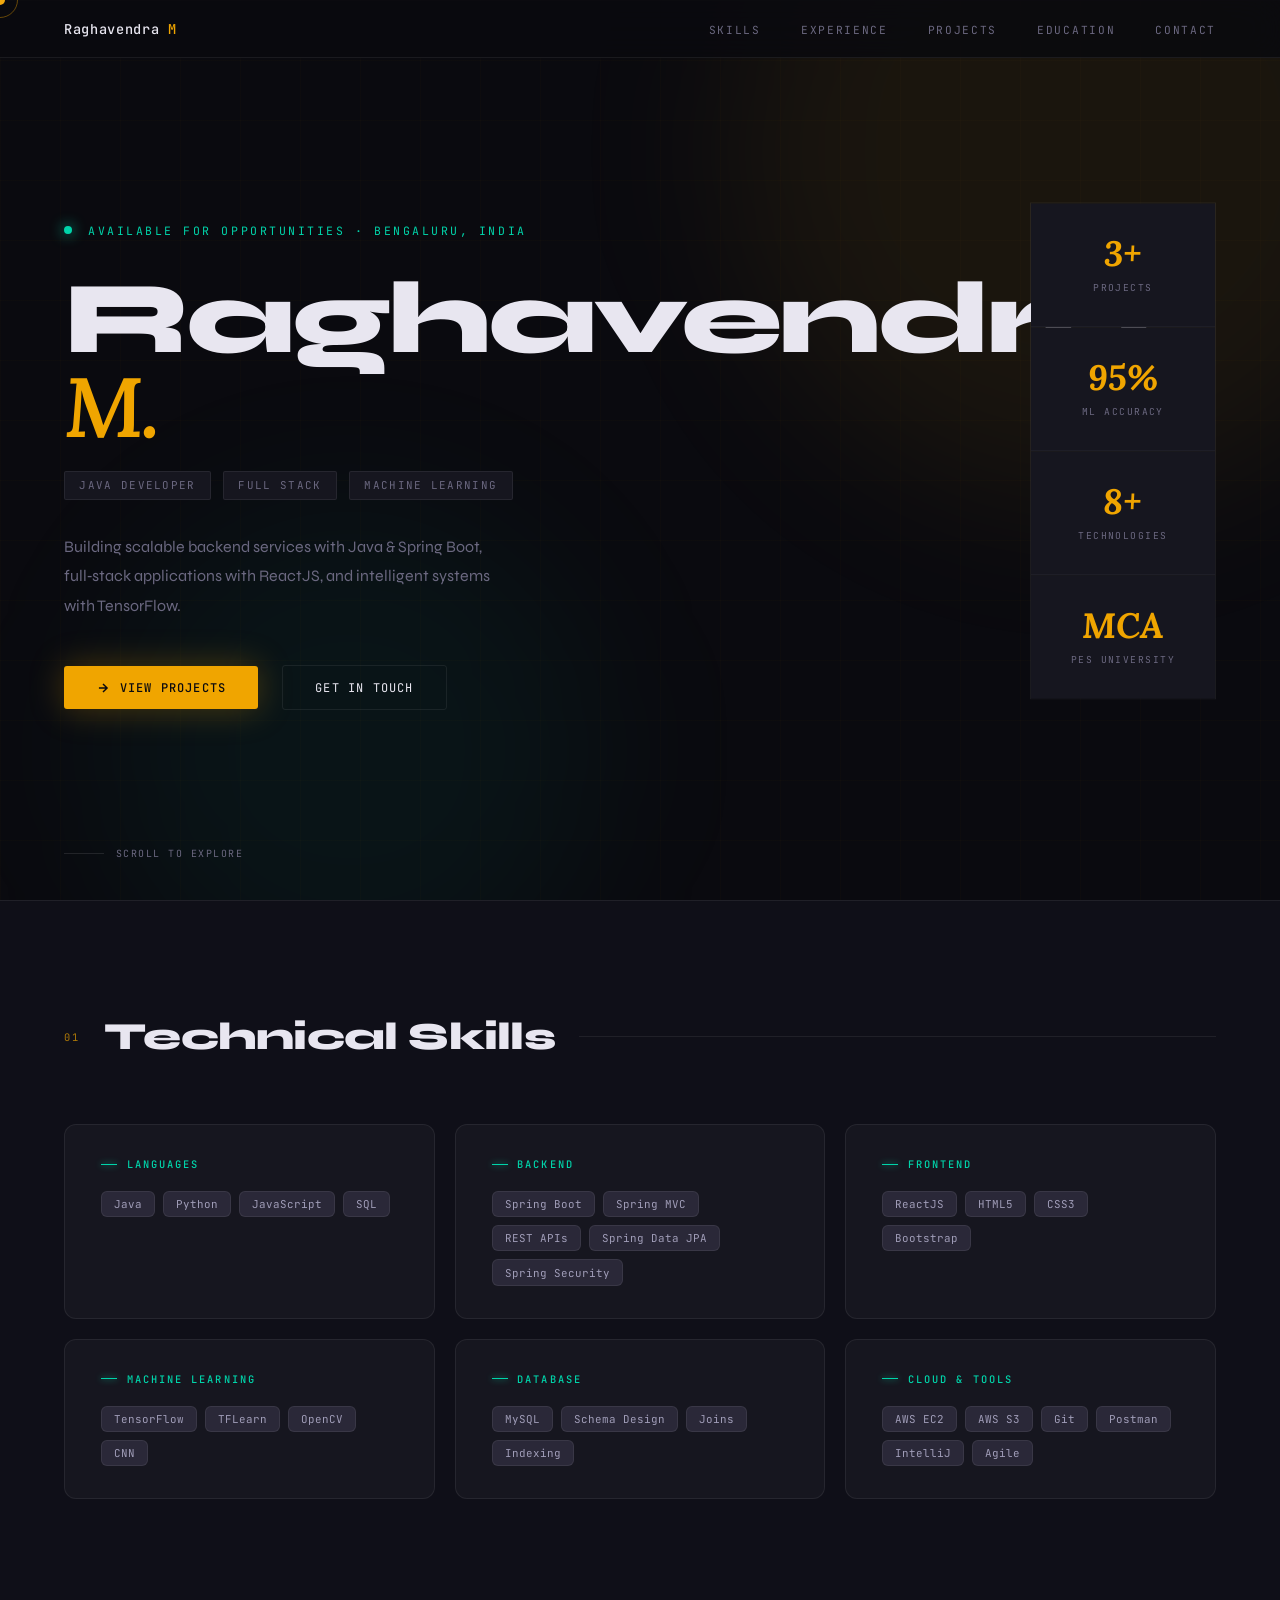
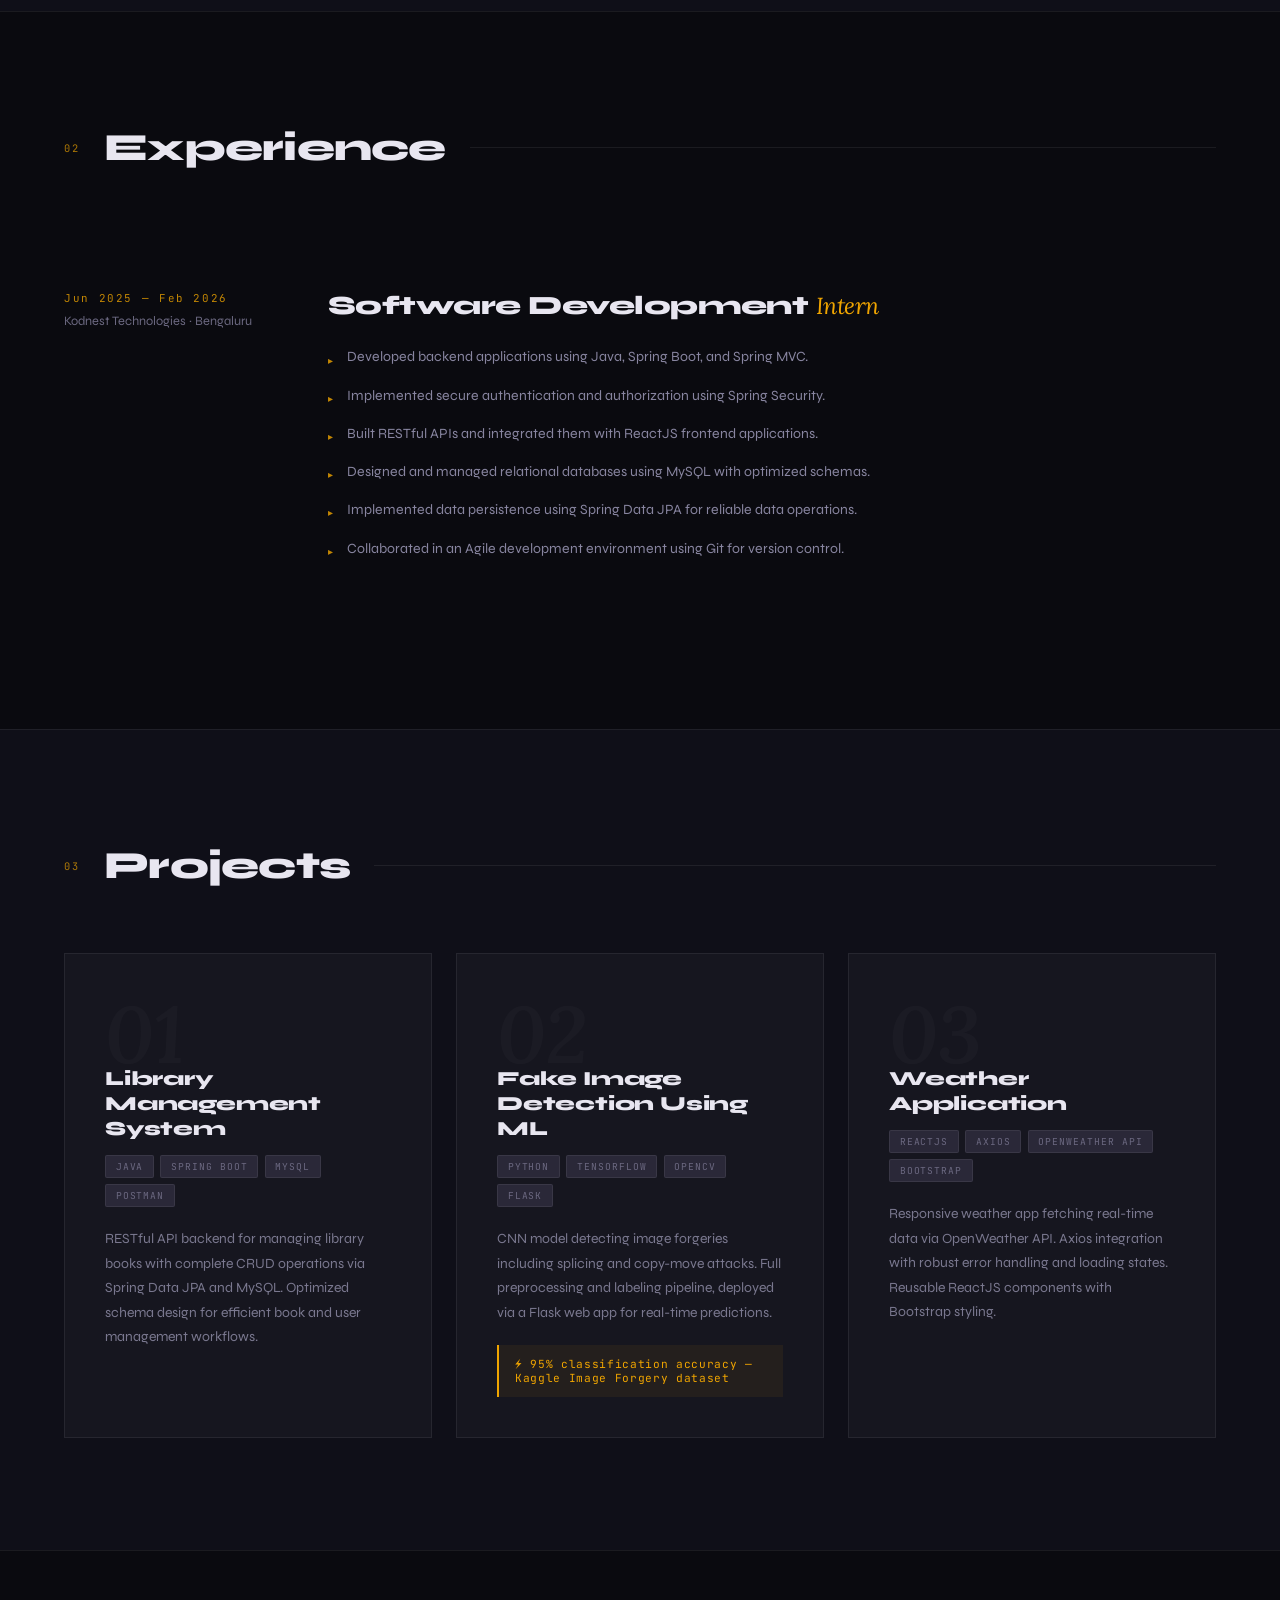
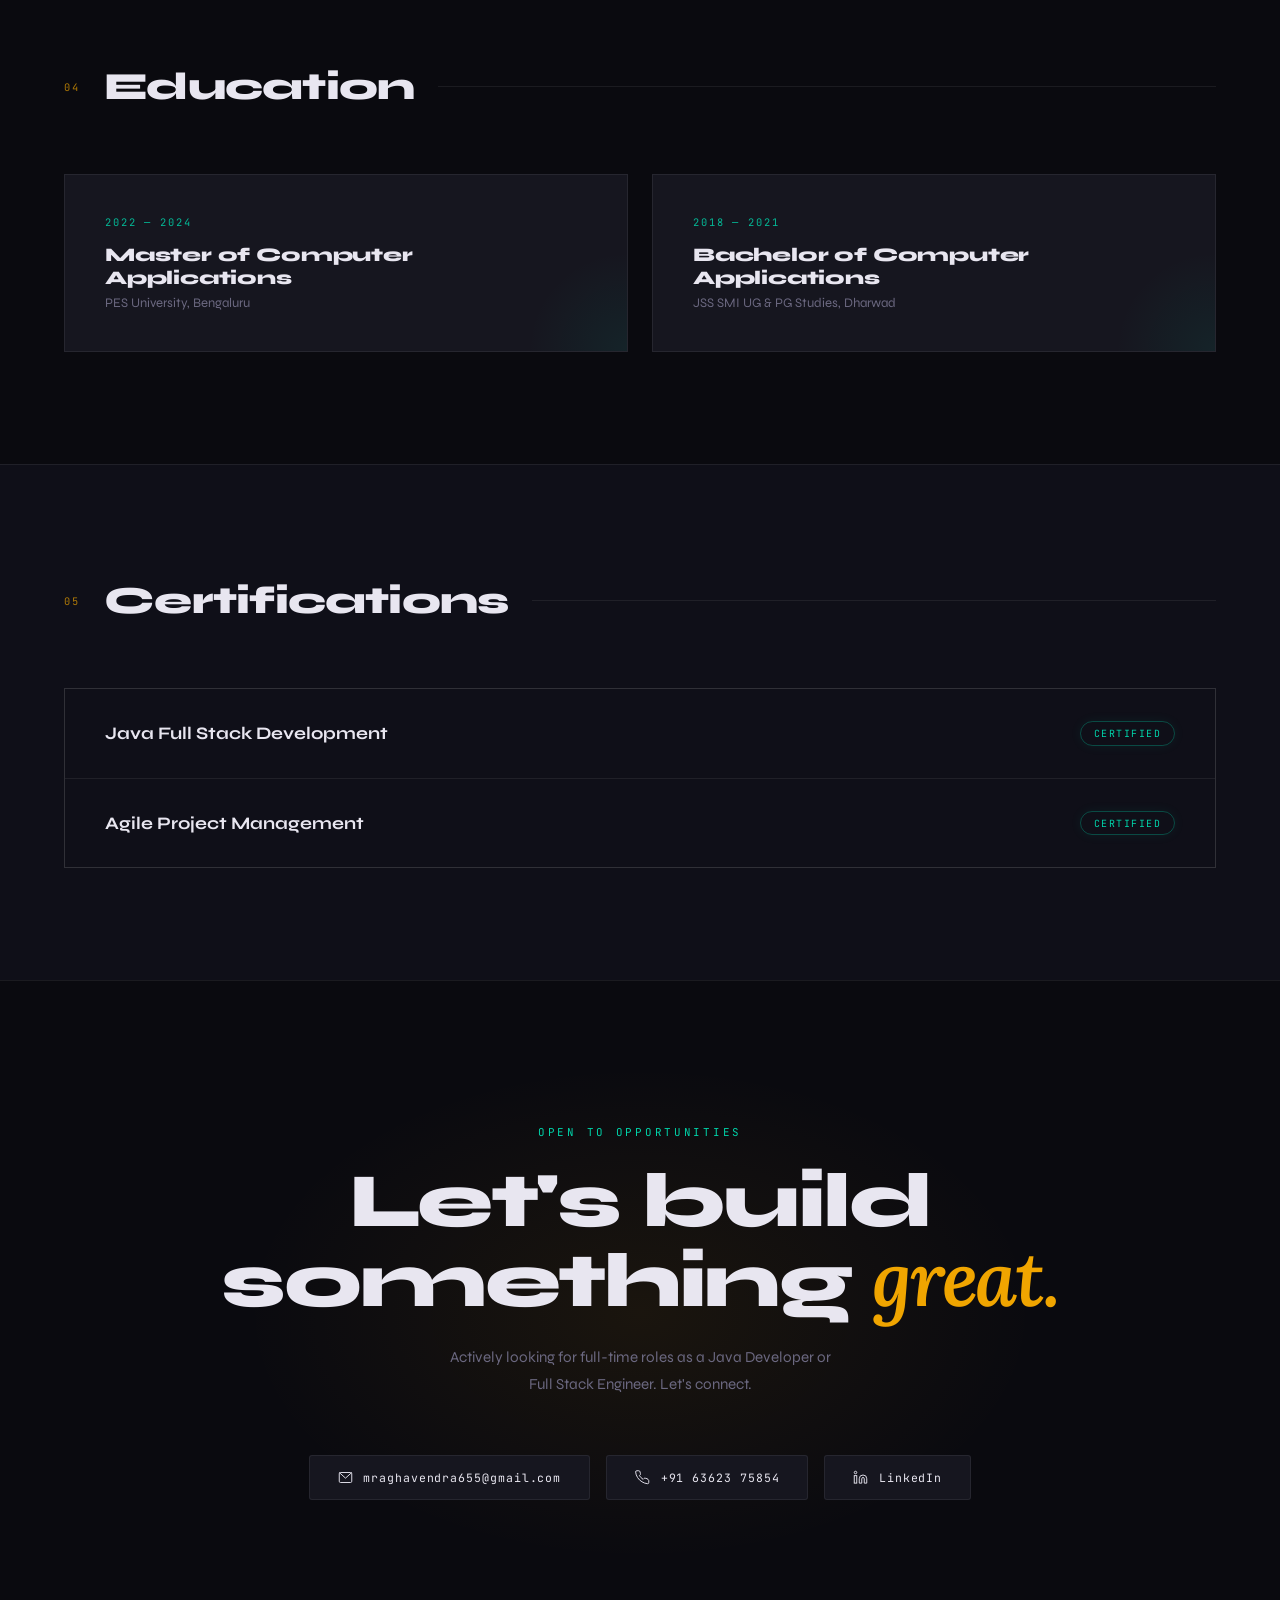
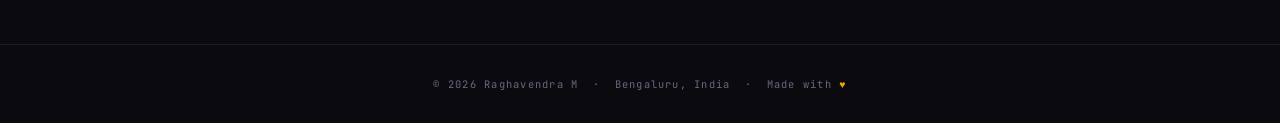
==== index.html @ f037cd47 "first commit" ====
<!doctype html>
<html lang="en">
  <head>
    <meta charset="UTF-8" />
    <meta name="viewport" content="width=device-width, initial-scale=1.0" />
    <title>Raghavendra M — Java Developer</title>
    <link
      href="https://fonts.googleapis.com/css2?family=Syne:wght@400;500;600;700;800&family=JetBrains+Mono:wght@300;400;500&family=Lora:ital,wght@0,400;1,400;1,600&display=swap"
      rel="stylesheet"
    />
    <style>
      :root {
        --bg: #0a0a0f;
        --bg2: #0f0f18;
        --bg3: #13131e;
        --surface: #16161f;
        --border: rgba(255, 255, 255, 0.07);
        --gold: #f0a500;
        --gold2: #ffcc55;
        --teal: #00d4aa;
        --text: #e8e6f0;
        --muted: #6b6880;
        --subtle: #2a2838;
      }

      *,
      *::before,
      *::after {
        box-sizing: border-box;
        margin: 0;
        padding: 0;
      }
      html {
        scroll-behavior: smooth;
      }

      body {
        font-family: "Syne", sans-serif;
        background: var(--bg);
        color: var(--text);
        overflow-x: hidden;
        cursor: none;
      }

      /* CURSOR */
      .cursor {
        position: fixed;
        width: 10px;
        height: 10px;
        background: var(--gold);
        border-radius: 50%;
        pointer-events: none;
        z-index: 99999;
        transform: translate(-50%, -50%);
        transition:
          width 0.3s,
          height 0.3s;
        mix-blend-mode: screen;
      }
      .cursor-ring {
        position: fixed;
        width: 36px;
        height: 36px;
        border: 1.5px solid rgba(240, 165, 0, 0.4);
        border-radius: 50%;
        pointer-events: none;
        z-index: 99998;
        transform: translate(-50%, -50%);
        transition:
          width 0.3s,
          height 0.3s;
      }

      /* GRID OVERLAY */
      body::before {
        content: "";
        position: fixed;
        inset: 0;
        background-image:
          linear-gradient(rgba(240, 165, 0, 0.018) 1px, transparent 1px),
          linear-gradient(90deg, rgba(240, 165, 0, 0.018) 1px, transparent 1px);
        background-size: 60px 60px;
        pointer-events: none;
        z-index: 0;
      }

      /* NAV */
      nav {
        position: fixed;
        top: 0;
        left: 0;
        right: 0;
        z-index: 500;
        display: flex;
        align-items: center;
        justify-content: space-between;
        padding: 1.2rem 4rem;
        background: rgba(10, 10, 15, 0.85);
        backdrop-filter: blur(20px);
        border-bottom: 1px solid var(--border);
      }

      .nav-logo {
        font-family: "JetBrains Mono", monospace;
        font-size: 0.85rem;
        font-weight: 500;
        color: var(--text);
        text-decoration: none;
        letter-spacing: 0.05em;
      }
      .nav-logo span {
        color: var(--gold);
      }

      .nav-links {
        display: flex;
        gap: 2.5rem;
        list-style: none;
      }
      .nav-links a {
        font-family: "JetBrains Mono", monospace;
        font-size: 0.7rem;
        letter-spacing: 0.15em;
        text-transform: uppercase;
        color: var(--muted);
        text-decoration: none;
        transition: color 0.2s;
        position: relative;
      }
      .nav-links a::after {
        content: "";
        position: absolute;
        bottom: -4px;
        left: 0;
        width: 0;
        height: 1px;
        background: var(--gold);
        transition: width 0.3s;
      }
      .nav-links a:hover {
        color: var(--gold);
      }
      .nav-links a:hover::after {
        width: 100%;
      }

      /* HERO */
      #hero {
        min-height: 100vh;
        display: flex;
        flex-direction: column;
        justify-content: center;
        padding: 7rem 4rem 5rem;
        position: relative;
        overflow: hidden;
      }

      .glow-orb {
        position: absolute;
        border-radius: 50%;
        pointer-events: none;
        filter: blur(80px);
      }
      .orb1 {
        width: 700px;
        height: 700px;
        background: rgba(240, 165, 0, 0.07);
        top: -200px;
        right: -150px;
        animation: pulse 7s ease-in-out infinite;
      }
      .orb2 {
        width: 500px;
        height: 500px;
        background: rgba(0, 212, 170, 0.05);
        bottom: -100px;
        left: 100px;
        animation: pulse 9s ease-in-out infinite reverse;
      }

      @keyframes pulse {
        0%,
        100% {
          transform: scale(1);
          opacity: 1;
        }
        50% {
          transform: scale(1.2);
          opacity: 0.6;
        }
      }

      .hero-inner {
        position: relative;
        z-index: 2;
        max-width: 1100px;
      }

      .hero-eyebrow {
        display: flex;
        align-items: center;
        gap: 1rem;
        margin-bottom: 2rem;
        opacity: 0;
        animation: fadeUp 0.7s ease forwards 0.1s;
      }
      .eyebrow-dot {
        width: 8px;
        height: 8px;
        background: var(--teal);
        border-radius: 50%;
        box-shadow: 0 0 14px var(--teal);
        animation: blink 2.5s ease infinite;
      }
      @keyframes blink {
        0%,
        100% {
          opacity: 1;
        }
        50% {
          opacity: 0.25;
        }
      }

      .hero-eyebrow span {
        font-family: "JetBrains Mono", monospace;
        font-size: 0.72rem;
        letter-spacing: 0.22em;
        text-transform: uppercase;
        color: var(--teal);
      }

      .hero-name {
        font-size: clamp(4rem, 8vw, 9rem);
        font-weight: 800;
        line-height: 0.95;
        margin-bottom: 1.5rem;
        letter-spacing: -0.03em;
        opacity: 0;
        animation: fadeUp 0.8s ease forwards 0.3s;
      }
      .hero-name .line1 {
        display: block;
        color: var(--text);
      }
      .hero-name .line2 {
        display: block;
        font-family: "Lora", serif;
        font-style: italic;
        font-weight: 600;
        color: var(--gold);
        font-size: 0.82em;
      }

      .hero-badges {
        display: flex;
        flex-wrap: wrap;
        align-items: center;
        gap: 0.75rem;
        margin-bottom: 2rem;
        opacity: 0;
        animation: fadeUp 0.8s ease forwards 0.5s;
      }
      .hero-badge {
        font-family: "JetBrains Mono", monospace;
        font-size: 0.68rem;
        letter-spacing: 0.12em;
        text-transform: uppercase;
        padding: 0.4rem 0.9rem;
        border: 1px solid var(--border);
        color: var(--muted);
        border-radius: 2px;
        background: var(--surface);
        transition: all 0.2s;
      }
      .hero-badge:hover {
        border-color: var(--gold);
        color: var(--gold);
      }

      .hero-desc {
        font-size: 1rem;
        line-height: 1.85;
        color: var(--muted);
        max-width: 50ch;
        margin-bottom: 2.8rem;
        opacity: 0;
        animation: fadeUp 0.8s ease forwards 0.65s;
      }

      .hero-actions {
        display: flex;
        align-items: center;
        gap: 1.5rem;
        opacity: 0;
        animation: fadeUp 0.8s ease forwards 0.8s;
      }

      .btn {
        display: inline-flex;
        align-items: center;
        gap: 0.6rem;
        padding: 0.85rem 2rem;
        font-family: "JetBrains Mono", monospace;
        font-size: 0.75rem;
        letter-spacing: 0.1em;
        text-transform: uppercase;
        text-decoration: none;
        border-radius: 3px;
        transition: all 0.25s;
        cursor: none;
        border: none;
      }
      .btn-primary {
        background: var(--gold);
        color: #0a0a0f;
        font-weight: 500;
        box-shadow: 0 0 35px rgba(240, 165, 0, 0.28);
      }
      .btn-primary:hover {
        background: var(--gold2);
        box-shadow: 0 0 55px rgba(240, 165, 0, 0.45);
        transform: translateY(-2px);
      }
      .btn-ghost {
        background: transparent;
        color: var(--text);
        border: 1px solid var(--border);
      }
      .btn-ghost:hover {
        border-color: var(--gold);
        color: var(--gold);
        transform: translateY(-2px);
      }

      /* Stats strip */
      .hero-stats-strip {
        position: absolute;
        right: 4rem;
        top: 50%;
        transform: translateY(-50%);
        display: flex;
        flex-direction: column;
        gap: 0;
        border: 1px solid var(--border);
        z-index: 2;
        opacity: 0;
        animation: fadeIn 1s ease forwards 1s;
      }
      .hstat {
        padding: 2rem 2.5rem;
        border-bottom: 1px solid var(--border);
        text-align: center;
        background: var(--surface);
        transition: background 0.3s;
      }
      .hstat:last-child {
        border-bottom: none;
      }
      .hstat:hover {
        background: var(--bg3);
      }
      .hstat-n {
        display: block;
        font-size: 2.2rem;
        font-weight: 800;
        color: var(--gold);
        line-height: 1;
        margin-bottom: 0.3rem;
        font-family: "Lora", serif;
        font-style: italic;
      }
      .hstat-l {
        font-family: "JetBrains Mono", monospace;
        font-size: 0.6rem;
        letter-spacing: 0.15em;
        text-transform: uppercase;
        color: var(--muted);
      }

      /* Scroll hint */
      .scroll-hint {
        position: absolute;
        bottom: 2.5rem;
        left: 4rem;
        display: flex;
        align-items: center;
        gap: 0.75rem;
        font-family: "JetBrains Mono", monospace;
        font-size: 0.62rem;
        letter-spacing: 0.15em;
        color: var(--muted);
        text-transform: uppercase;
        opacity: 0;
        animation: fadeIn 1s ease forwards 1.4s;
      }
      .scroll-line {
        width: 40px;
        height: 1px;
        background: rgba(255, 255, 255, 0.1);
        position: relative;
        overflow: hidden;
      }
      .scroll-line::after {
        content: "";
        position: absolute;
        top: 0;
        left: -100%;
        width: 100%;
        height: 100%;
        background: var(--gold);
        animation: slideIn 2s ease infinite;
      }
      @keyframes slideIn {
        to {
          left: 100%;
        }
      }

      /* SECTIONS */
      section {
        position: relative;
        z-index: 2;
        padding: 7rem 4rem;
        border-top: 1px solid var(--border);
      }

      .sec-head {
        display: flex;
        align-items: center;
        gap: 1.5rem;
        margin-bottom: 4rem;
      }
      .sec-num {
        font-family: "JetBrains Mono", monospace;
        font-size: 0.65rem;
        letter-spacing: 0.2em;
        color: var(--gold);
        opacity: 0.7;
      }
      .sec-title {
        font-size: clamp(1.8rem, 3vw, 2.8rem);
        font-weight: 800;
        letter-spacing: -0.02em;
      }
      .sec-line {
        flex: 1;
        height: 1px;
        background: var(--border);
      }

      /* SKILLS */
      #skills {
        background: var(--bg2);
      }
      .skills-grid {
        display: grid;
        grid-template-columns: repeat(auto-fit, minmax(280px, 1fr));
        gap: 1.25rem;
      }
      .skill-cat {
        padding: 2rem 2.25rem;
        background: var(--surface);
        border: 1px solid var(--border);
        border-radius: 12px;
        transition:
          border-color 0.3s,
          transform 0.3s,
          box-shadow 0.3s;
      }
      .skill-cat:hover {
        border-color: rgba(0, 212, 170, 0.25);
        transform: translateY(-4px);
        box-shadow:
          0 16px 40px rgba(0, 0, 0, 0.3),
          0 0 20px rgba(0, 212, 170, 0.04);
      }
      .skill-cat-label {
        font-family: "JetBrains Mono", monospace;
        font-size: 0.65rem;
        letter-spacing: 0.2em;
        text-transform: uppercase;
        color: var(--teal);
        margin-bottom: 1.25rem;
        display: flex;
        align-items: center;
        gap: 0.6rem;
        font-weight: 500;
      }
      .skill-cat-label::before {
        content: "";
        width: 16px;
        height: 1px;
        background: var(--teal);
        box-shadow: 0 0 6px var(--teal);
        flex-shrink: 0;
      }
      .skill-tags {
        display: flex;
        flex-wrap: wrap;
        gap: 0.5rem;
      }
      .skill-tag {
        padding: 0.32rem 0.75rem;
        border: 1px solid var(--border);
        background: var(--subtle);
        border-radius: 6px;
        font-family: "JetBrains Mono", monospace;
        font-size: 0.68rem;
        color: #a09db8;
        transition: all 0.2s;
      }
      .skill-tag:hover {
        background: rgba(240, 165, 0, 0.1);
        border-color: rgba(240, 165, 0, 0.4);
        color: var(--gold);
        box-shadow: 0 0 12px rgba(240, 165, 0, 0.08);
      }

      /* EXPERIENCE */
      #experience {
        background: var(--bg);
      }
      .exp-item {
        display: grid;
        grid-template-columns: 200px 1fr;
        gap: 4rem;
        padding: 3.5rem 0;
        border-bottom: 1px solid var(--border);
      }
      .exp-item:last-child {
        border-bottom: none;
      }
      .exp-period {
        font-family: "JetBrains Mono", monospace;
        font-size: 0.68rem;
        letter-spacing: 0.15em;
        color: var(--gold);
        margin-bottom: 0.5rem;
        opacity: 0.8;
      }
      .exp-co {
        font-size: 0.8rem;
        color: var(--muted);
      }
      .exp-role {
        font-size: 1.65rem;
        font-weight: 800;
        letter-spacing: -0.02em;
        margin-bottom: 1.5rem;
        line-height: 1.15;
      }
      .exp-role em {
        font-family: "Lora", serif;
        font-style: italic;
        color: var(--gold);
        font-weight: 400;
        font-size: 0.88em;
      }
      .exp-points {
        display: flex;
        flex-direction: column;
        gap: 0.85rem;
      }
      .exp-points li {
        display: flex;
        gap: 0.9rem;
        align-items: flex-start;
        font-size: 0.88rem;
        line-height: 1.75;
        color: #8885a0;
        list-style: none;
      }
      .exp-points li::before {
        content: "▸";
        color: var(--gold);
        flex-shrink: 0;
        font-size: 0.65rem;
        margin-top: 0.38rem;
        opacity: 0.8;
      }

      /* PROJECTS */
      #projects {
        background: var(--bg2);
      }
      .proj-grid {
        display: grid;
        grid-template-columns: repeat(auto-fit, minmax(320px, 1fr));
        gap: 1.5rem;
      }
      .proj-card {
        background: var(--surface);
        border: 1px solid var(--border);
        padding: 2.5rem;
        position: relative;
        overflow: hidden;
        transition:
          transform 0.35s,
          box-shadow 0.35s,
          border-color 0.35s;
      }
      .proj-card::before {
        content: "";
        position: absolute;
        top: 0;
        left: 0;
        width: 100%;
        height: 2px;
        background: linear-gradient(90deg, var(--gold), var(--teal));
        transform: scaleX(0);
        transform-origin: left;
        transition: transform 0.4s ease;
      }
      .proj-card:hover {
        transform: translateY(-8px);
        box-shadow:
          0 30px 80px rgba(0, 0, 0, 0.5),
          0 0 40px rgba(240, 165, 0, 0.05);
        border-color: rgba(240, 165, 0, 0.15);
      }
      .proj-card:hover::before {
        transform: scaleX(1);
      }
      .proj-num {
        font-family: "Lora", serif;
        font-style: italic;
        font-size: 5rem;
        font-weight: 600;
        color: rgba(255, 255, 255, 0.025);
        line-height: 1;
        margin-bottom: -0.5rem;
        user-select: none;
      }
      .proj-title {
        font-size: 1.25rem;
        font-weight: 800;
        margin-bottom: 0.85rem;
        letter-spacing: -0.01em;
        line-height: 1.25;
      }
      .proj-stack {
        display: flex;
        flex-wrap: wrap;
        gap: 0.4rem;
        margin-bottom: 1.25rem;
      }
      .proj-tech {
        font-family: "JetBrains Mono", monospace;
        font-size: 0.6rem;
        letter-spacing: 0.1em;
        text-transform: uppercase;
        padding: 0.25rem 0.6rem;
        background: var(--subtle);
        border: 1px solid var(--border);
        border-radius: 2px;
        color: var(--muted);
      }
      .proj-desc {
        font-size: 0.875rem;
        line-height: 1.75;
        color: #7a788f;
      }
      .proj-accent {
        margin-top: 1.25rem;
        padding: 0.75rem 1rem;
        background: rgba(240, 165, 0, 0.06);
        border-left: 2px solid var(--gold);
        font-family: "JetBrains Mono", monospace;
        font-size: 0.7rem;
        color: var(--gold);
        letter-spacing: 0.06em;
      }

      /* EDUCATION */
      #education {
        background: var(--bg);
      }
      .edu-grid {
        display: grid;
        grid-template-columns: 1fr 1fr;
        gap: 1.5rem;
      }
      .edu-card {
        background: var(--surface);
        border: 1px solid var(--border);
        padding: 2.5rem;
        position: relative;
        overflow: hidden;
        transition:
          border-color 0.3s,
          transform 0.3s;
      }
      .edu-card:hover {
        border-color: rgba(0, 212, 170, 0.25);
        transform: translateY(-5px);
      }
      .edu-card::after {
        content: "";
        position: absolute;
        bottom: 0;
        right: 0;
        width: 100px;
        height: 100px;
        background: radial-gradient(
          circle at 100% 100%,
          rgba(0, 212, 170, 0.07),
          transparent 70%
        );
      }
      .edu-period {
        font-family: "JetBrains Mono", monospace;
        font-size: 0.65rem;
        letter-spacing: 0.18em;
        color: var(--teal);
        margin-bottom: 0.85rem;
        opacity: 0.85;
      }
      .edu-degree {
        font-size: 1.2rem;
        font-weight: 800;
        letter-spacing: -0.01em;
        margin-bottom: 0.4rem;
      }
      .edu-school {
        font-size: 0.82rem;
        color: var(--muted);
      }

      /* CERTIFICATIONS */
      #certifications {
        background: var(--bg2);
      }
      .cert-list {
        display: flex;
        flex-direction: column;
        gap: 1px;
        background: var(--border);
        border: 1px solid var(--border);
      }
      .cert-item {
        display: flex;
        align-items: center;
        justify-content: space-between;
        padding: 2rem 2.5rem;
        background: var(--bg2);
        transition: background 0.25s;
        cursor: default;
      }
      .cert-item:hover {
        background: var(--surface);
      }
      .cert-name {
        font-size: 1.1rem;
        font-weight: 700;
      }
      .cert-pill {
        font-family: "JetBrains Mono", monospace;
        font-size: 0.62rem;
        letter-spacing: 0.15em;
        text-transform: uppercase;
        color: var(--teal);
        border: 1px solid rgba(0, 212, 170, 0.3);
        padding: 0.3rem 0.8rem;
        border-radius: 20px;
        box-shadow: 0 0 12px rgba(0, 212, 170, 0.07);
      }

      /* CONTACT */
      #contact {
        background: var(--bg);
        text-align: center;
        padding: 9rem 4rem;
        overflow: hidden;
      }
      .contact-glow {
        position: absolute;
        width: 800px;
        height: 500px;
        background: radial-gradient(
          ellipse,
          rgba(240, 165, 0, 0.07) 0%,
          transparent 70%
        );
        top: 50%;
        left: 50%;
        transform: translate(-50%, -50%);
        pointer-events: none;
      }
      .contact-tag {
        font-family: "JetBrains Mono", monospace;
        font-size: 0.68rem;
        letter-spacing: 0.25em;
        text-transform: uppercase;
        color: var(--teal);
        margin-bottom: 1.5rem;
        position: relative;
        z-index: 1;
      }
      .contact-title {
        font-size: clamp(2.8rem, 6vw, 6rem);
        font-weight: 800;
        letter-spacing: -0.03em;
        line-height: 1;
        margin-bottom: 1.5rem;
        position: relative;
        z-index: 1;
      }
      .contact-title em {
        font-family: "Lora", serif;
        font-style: italic;
        color: var(--gold);
        font-weight: 600;
      }
      .contact-sub {
        font-size: 0.95rem;
        color: var(--muted);
        max-width: 44ch;
        margin: 0 auto 3.5rem;
        line-height: 1.8;
        position: relative;
        z-index: 1;
      }
      .contact-links {
        display: flex;
        flex-wrap: wrap;
        gap: 1rem;
        justify-content: center;
        position: relative;
        z-index: 1;
      }
      .contact-link {
        display: flex;
        align-items: center;
        gap: 0.65rem;
        padding: 0.9rem 1.75rem;
        border: 1px solid var(--border);
        text-decoration: none;
        color: var(--text);
        font-family: "JetBrains Mono", monospace;
        font-size: 0.72rem;
        letter-spacing: 0.08em;
        transition: all 0.3s;
        border-radius: 3px;
        background: var(--surface);
        cursor: none;
      }
      .contact-link:hover {
        background: var(--gold);
        color: #0a0a0f;
        border-color: var(--gold);
        transform: translateY(-3px);
        box-shadow: 0 10px 40px rgba(240, 165, 0, 0.22);
      }

      /* FOOTER */
      footer {
        background: var(--bg);
        border-top: 1px solid var(--border);
        text-align: center;
        padding: 2rem;
        font-family: "JetBrains Mono", monospace;
        font-size: 0.65rem;
        letter-spacing: 0.12em;
        color: var(--muted);
        position: relative;
        z-index: 2;
      }
      footer span {
        color: var(--gold);
      }

      /* ANIMATIONS */
      @keyframes fadeUp {
        from {
          opacity: 0;
          transform: translateY(28px);
        }
        to {
          opacity: 1;
          transform: none;
        }
      }
      @keyframes fadeIn {
        from {
          opacity: 0;
        }
        to {
          opacity: 1;
        }
      }

      .reveal {
        opacity: 0;
        transform: translateY(32px);
        transition:
          opacity 0.75s ease,
          transform 0.75s ease;
      }
      .reveal.visible {
        opacity: 1;
        transform: none;
      }

      /* RESPONSIVE */
      @media (max-width: 900px) {
        nav {
          padding: 1rem 1.5rem;
        }
        .nav-links {
          display: none;
        }
        #hero {
          padding: 6rem 1.5rem 3rem;
        }
        .hero-stats-strip {
          position: static;
          transform: none;
          flex-direction: row;
          flex-wrap: wrap;
          margin-top: 3rem;
        }
        .hstat {
          flex: 1;
          min-width: 120px;
        }
        section {
          padding: 5rem 1.5rem;
        }
        .exp-item {
          grid-template-columns: 1fr;
          gap: 1rem;
        }
        .edu-grid {
          grid-template-columns: 1fr;
        }
        #contact {
          padding: 6rem 1.5rem;
        }
      }
    </style>
  </head>
  <body>
    <div class="cursor" id="cursor"></div>
    <div class="cursor-ring" id="cursorRing"></div>

    <!-- NAV -->
    <nav>
      <a class="nav-logo" href="#hero">Raghavendra <span>M</span></a>
      <ul class="nav-links">
        <li><a href="#skills">Skills</a></li>
        <li><a href="#experience">Experience</a></li>
        <li><a href="#projects">Projects</a></li>
        <li><a href="#education">Education</a></li>
        <li><a href="#contact">Contact</a></li>
      </ul>
    </nav>

    <!-- HERO -->
    <section id="hero">
      <div class="glow-orb orb1"></div>
      <div class="glow-orb orb2"></div>

      <div class="hero-inner">
        <div class="hero-eyebrow">
          <div class="eyebrow-dot"></div>
          <span>Available for opportunities · Bengaluru, India</span>
        </div>

        <h1 class="hero-name">
          <span class="line1">Raghavendra</span>
          <span class="line2">M.</span>
        </h1>

        <div class="hero-badges">
          <span class="hero-badge">Java Developer</span>
          <span class="hero-badge">Full Stack</span>
          <span class="hero-badge">Machine Learning</span>
        </div>

        <p class="hero-desc">
          Building scalable backend services with Java &amp; Spring Boot,
          full‑stack applications with ReactJS, and intelligent systems with
          TensorFlow.
        </p>

        <div class="hero-actions">
          <a href="#projects" class="btn btn-primary">
            <svg
              width="14"
              height="14"
              viewBox="0 0 24 24"
              fill="none"
              stroke="currentColor"
              stroke-width="2.5"
            >
              <path d="M5 12h14M12 5l7 7-7 7" />
            </svg>
            View Projects
          </a>
          <a href="mailto:mraghavendra655@gmail.com" class="btn btn-ghost"
            >Get In Touch</a
          >
        </div>
      </div>

      <div class="hero-stats-strip">
        <div class="hstat">
          <span class="hstat-n">3+</span><span class="hstat-l">Projects</span>
        </div>
        <div class="hstat">
          <span class="hstat-n">95%</span
          ><span class="hstat-l">ML Accuracy</span>
        </div>
        <div class="hstat">
          <span class="hstat-n">8+</span
          ><span class="hstat-l">Technologies</span>
        </div>
        <div class="hstat">
          <span class="hstat-n">MCA</span
          ><span class="hstat-l">PES University</span>
        </div>
      </div>

      <div class="scroll-hint">
        <div class="scroll-line"></div>
        Scroll to explore
      </div>
    </section>

    <!-- SKILLS -->
    <section id="skills">
      <div class="sec-head">
        <span class="sec-num">01</span>
        <h2 class="sec-title">Technical Skills</h2>
        <div class="sec-line"></div>
      </div>
      <div class="skills-grid reveal">
        <div class="skill-cat">
          <div class="skill-cat-label">Languages</div>
          <div class="skill-tags">
            <span class="skill-tag">Java</span
            ><span class="skill-tag">Python</span
            ><span class="skill-tag">JavaScript</span
            ><span class="skill-tag">SQL</span>
          </div>
        </div>
        <div class="skill-cat">
          <div class="skill-cat-label">Backend</div>
          <div class="skill-tags">
            <span class="skill-tag">Spring Boot</span
            ><span class="skill-tag">Spring MVC</span
            ><span class="skill-tag">REST APIs</span
            ><span class="skill-tag">Spring Data JPA</span
            ><span class="skill-tag">Spring Security</span>
          </div>
        </div>
        <div class="skill-cat">
          <div class="skill-cat-label">Frontend</div>
          <div class="skill-tags">
            <span class="skill-tag">ReactJS</span
            ><span class="skill-tag">HTML5</span
            ><span class="skill-tag">CSS3</span
            ><span class="skill-tag">Bootstrap</span>
          </div>
        </div>
        <div class="skill-cat">
          <div class="skill-cat-label">Machine Learning</div>
          <div class="skill-tags">
            <span class="skill-tag">TensorFlow</span
            ><span class="skill-tag">TFLearn</span
            ><span class="skill-tag">OpenCV</span
            ><span class="skill-tag">CNN</span>
          </div>
        </div>
        <div class="skill-cat">
          <div class="skill-cat-label">Database</div>
          <div class="skill-tags">
            <span class="skill-tag">MySQL</span
            ><span class="skill-tag">Schema Design</span
            ><span class="skill-tag">Joins</span
            ><span class="skill-tag">Indexing</span>
          </div>
        </div>
        <div class="skill-cat">
          <div class="skill-cat-label">Cloud & Tools</div>
          <div class="skill-tags">
            <span class="skill-tag">AWS EC2</span
            ><span class="skill-tag">AWS S3</span
            ><span class="skill-tag">Git</span
            ><span class="skill-tag">Postman</span
            ><span class="skill-tag">IntelliJ</span
            ><span class="skill-tag">Agile</span>
          </div>
        </div>
      </div>
    </section>

    <!-- EXPERIENCE -->
    <section id="experience">
      <div class="sec-head">
        <span class="sec-num">02</span>
        <h2 class="sec-title">Experience</h2>
        <div class="sec-line"></div>
      </div>
      <div class="exp-item reveal">
        <div class="exp-meta">
          <div class="exp-period">Jun 2025 — Feb 2026</div>
          <div class="exp-co">Kodnest Technologies · Bengaluru</div>
        </div>
        <div>
          <h3 class="exp-role">Software Development <em>Intern</em></h3>
          <ul class="exp-points">
            <li>
              Developed backend applications using Java, Spring Boot, and Spring
              MVC.
            </li>
            <li>
              Implemented secure authentication and authorization using Spring
              Security.
            </li>
            <li>
              Built RESTful APIs and integrated them with ReactJS frontend
              applications.
            </li>
            <li>
              Designed and managed relational databases using MySQL with
              optimized schemas.
            </li>
            <li>
              Implemented data persistence using Spring Data JPA for reliable
              data operations.
            </li>
            <li>
              Collaborated in an Agile development environment using Git for
              version control.
            </li>
          </ul>
        </div>
      </div>
    </section>

    <!-- PROJECTS -->
    <section id="projects">
      <div class="sec-head">
        <span class="sec-num">03</span>
        <h2 class="sec-title">Projects</h2>
        <div class="sec-line"></div>
      </div>
      <div class="proj-grid">
        <div class="proj-card reveal">
          <div class="proj-num">01</div>
          <h3 class="proj-title">Library Management System</h3>
          <div class="proj-stack">
            <span class="proj-tech">Java</span
            ><span class="proj-tech">Spring Boot</span
            ><span class="proj-tech">MySQL</span
            ><span class="proj-tech">Postman</span>
          </div>
          <p class="proj-desc">
            RESTful API backend for managing library books with complete CRUD
            operations via Spring Data JPA and MySQL. Optimized schema design
            for efficient book and user management workflows.
          </p>
        </div>
        <div class="proj-card reveal">
          <div class="proj-num">02</div>
          <h3 class="proj-title">Fake Image Detection Using ML</h3>
          <div class="proj-stack">
            <span class="proj-tech">Python</span
            ><span class="proj-tech">TensorFlow</span
            ><span class="proj-tech">OpenCV</span
            ><span class="proj-tech">Flask</span>
          </div>
          <p class="proj-desc">
            CNN model detecting image forgeries including splicing and copy-move
            attacks. Full preprocessing and labeling pipeline, deployed via a
            Flask web app for real-time predictions.
          </p>
          <div class="proj-accent">
            ⚡ 95% classification accuracy — Kaggle Image Forgery dataset
          </div>
        </div>
        <div class="proj-card reveal">
          <div class="proj-num">03</div>
          <h3 class="proj-title">Weather Application</h3>
          <div class="proj-stack">
            <span class="proj-tech">ReactJS</span
            ><span class="proj-tech">Axios</span
            ><span class="proj-tech">OpenWeather API</span
            ><span class="proj-tech">Bootstrap</span>
          </div>
          <p class="proj-desc">
            Responsive weather app fetching real-time data via OpenWeather API.
            Axios integration with robust error handling and loading states.
            Reusable ReactJS components with Bootstrap styling.
          </p>
        </div>
      </div>
    </section>

    <!-- EDUCATION -->
    <section id="education">
      <div class="sec-head">
        <span class="sec-num">04</span>
        <h2 class="sec-title">Education</h2>
        <div class="sec-line"></div>
      </div>
      <div class="edu-grid reveal">
        <div class="edu-card">
          <div class="edu-period">2022 — 2024</div>
          <div class="edu-degree">Master of Computer Applications</div>
          <div class="edu-school">PES University, Bengaluru</div>
        </div>
        <div class="edu-card">
          <div class="edu-period">2018 — 2021</div>
          <div class="edu-degree">Bachelor of Computer Applications</div>
          <div class="edu-school">JSS SMI UG & PG Studies, Dharwad</div>
        </div>
      </div>
    </section>

    <!-- CERTIFICATIONS -->
    <section id="certifications">
      <div class="sec-head">
        <span class="sec-num">05</span>
        <h2 class="sec-title">Certifications</h2>
        <div class="sec-line"></div>
      </div>
      <div class="cert-list reveal">
        <div class="cert-item">
          <span class="cert-name">Java Full Stack Development</span>
          <span class="cert-pill">Certified</span>
        </div>
        <div class="cert-item">
          <span class="cert-name">Agile Project Management</span>
          <span class="cert-pill">Certified</span>
        </div>
      </div>
    </section>

    <!-- CONTACT -->
    <section id="contact">
      <div class="contact-glow"></div>
      <p class="contact-tag">Open to Opportunities</p>
      <h2 class="contact-title">Let's build<br />something <em>great.</em></h2>
      <p class="contact-sub">
        Actively looking for full-time roles as a Java Developer or Full Stack
        Engineer. Let's connect.
      </p>
      <div class="contact-links">
        <a class="contact-link" href="mailto:mraghavendra655@gmail.com">
          <svg
            width="15"
            height="15"
            fill="none"
            stroke="currentColor"
            stroke-width="1.5"
            viewBox="0 0 24 24"
          >
            <rect x="2" y="4" width="20" height="16" rx="2" />
            <path d="m2 4 10 9 10-9" />
          </svg>
          mraghavendra655@gmail.com
        </a>
        <a class="contact-link" href="tel:+916362375854">
          <svg
            width="15"
            height="15"
            fill="none"
            stroke="currentColor"
            stroke-width="1.5"
            viewBox="0 0 24 24"
          >
            <path
              d="M22 16.92v3a2 2 0 0 1-2.18 2 19.79 19.79 0 0 1-8.63-3.07A19.5 19.5 0 0 1 4.07 12a19.79 19.79 0 0 1-3.07-8.67A2 2 0 0 1 3 1.18h3a2 2 0 0 1 2 1.72c.127.96.361 1.903.7 2.81a2 2 0 0 1-.45 2.11L7.09 8.91a16 16 0 0 0 6 6l1.27-1.27a2 2 0 0 1 2.11-.45c.907.339 1.85.573 2.81.7a2 2 0 0 1 1.72 2.02z"
            />
          </svg>
          +91 63623 75854
        </a>
        <a
          class="contact-link"
          href="https://linkedin.com/in/raghavendramanjunath"
          target="_blank"
        >
          <svg
            width="15"
            height="15"
            fill="none"
            stroke="currentColor"
            stroke-width="1.5"
            viewBox="0 0 24 24"
          >
            <path
              d="M16 8a6 6 0 0 1 6 6v7h-4v-7a2 2 0 0 0-2-2 2 2 0 0 0-2 2v7h-4v-7a6 6 0 0 1 6-6z"
            />
            <rect x="2" y="9" width="4" height="12" />
            <circle cx="4" cy="4" r="2" />
          </svg>
          LinkedIn
        </a>
      </div>
    </section>

    <footer>
      <p>
        © 2026 Raghavendra M &nbsp;·&nbsp; Bengaluru, India &nbsp;·&nbsp; Made
        with <span>♥</span>
      </p>
    </footer>

    <script>
      // Custom cursor
      const cursor = document.getElementById("cursor");
      const ring = document.getElementById("cursorRing");
      let mx = 0,
        my = 0,
        rx = 0,
        ry = 0;
      document.addEventListener("mousemove", (e) => {
        mx = e.clientX;
        my = e.clientY;
        cursor.style.left = mx + "px";
        cursor.style.top = my + "px";
      });
      (function loop() {
        rx += (mx - rx) * 0.12;
        ry += (my - ry) * 0.12;
        ring.style.left = rx + "px";
        ring.style.top = ry + "px";
        requestAnimationFrame(loop);
      })();
      document
        .querySelectorAll(
          "a,button,.skill-tag,.proj-card,.cert-item,.hero-badge",
        )
        .forEach((el) => {
          el.addEventListener("mouseenter", () => {
            cursor.style.width = "18px";
            cursor.style.height = "18px";
            ring.style.width = "54px";
            ring.style.height = "54px";
          });
          el.addEventListener("mouseleave", () => {
            cursor.style.width = "10px";
            cursor.style.height = "10px";
            ring.style.width = "36px";
            ring.style.height = "36px";
          });
        });

      // Scroll reveal
      const io = new IntersectionObserver(
        (entries) => {
          entries.forEach((e, i) => {
            if (e.isIntersecting) {
              setTimeout(() => e.target.classList.add("visible"), i * 100);
              io.unobserve(e.target);
            }
          });
        },
        { threshold: 0.1 },
      );
      document.querySelectorAll(".reveal").forEach((el) => io.observe(el));
    </script>
  </body>
</html>
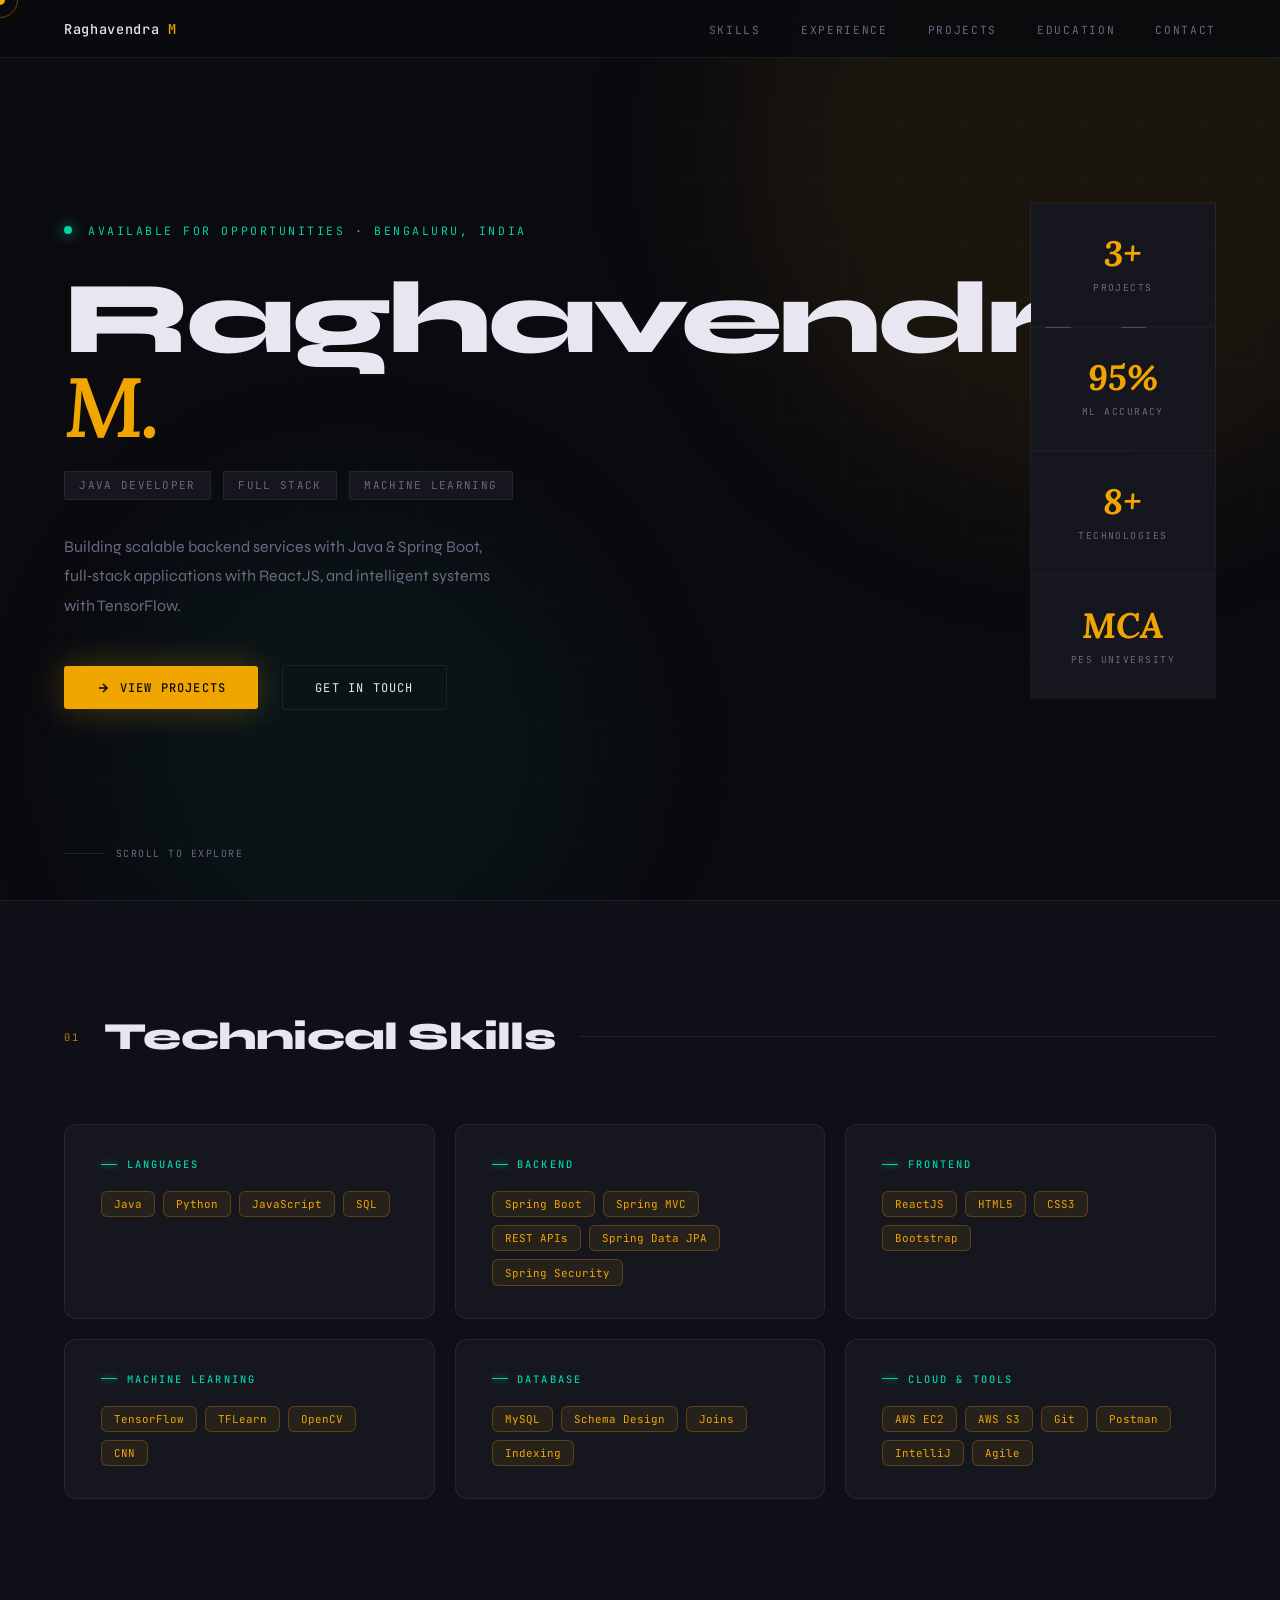
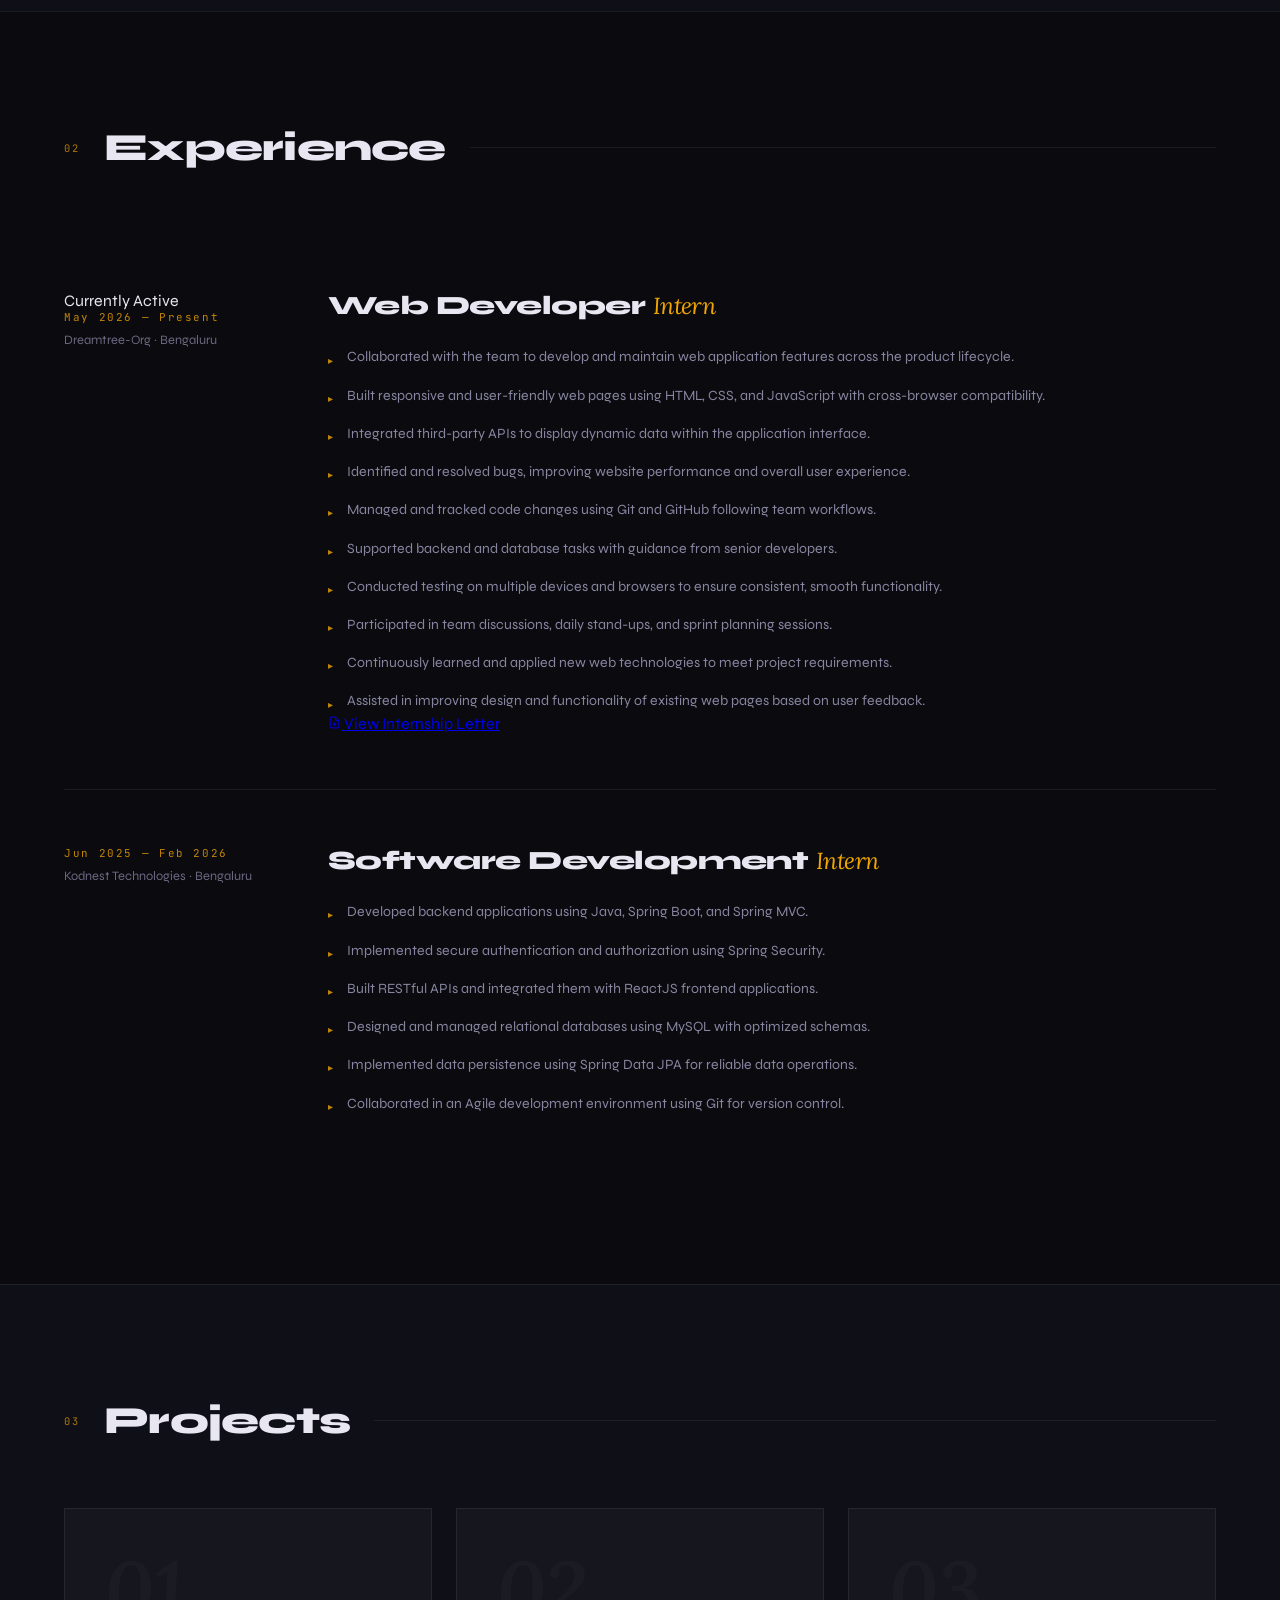
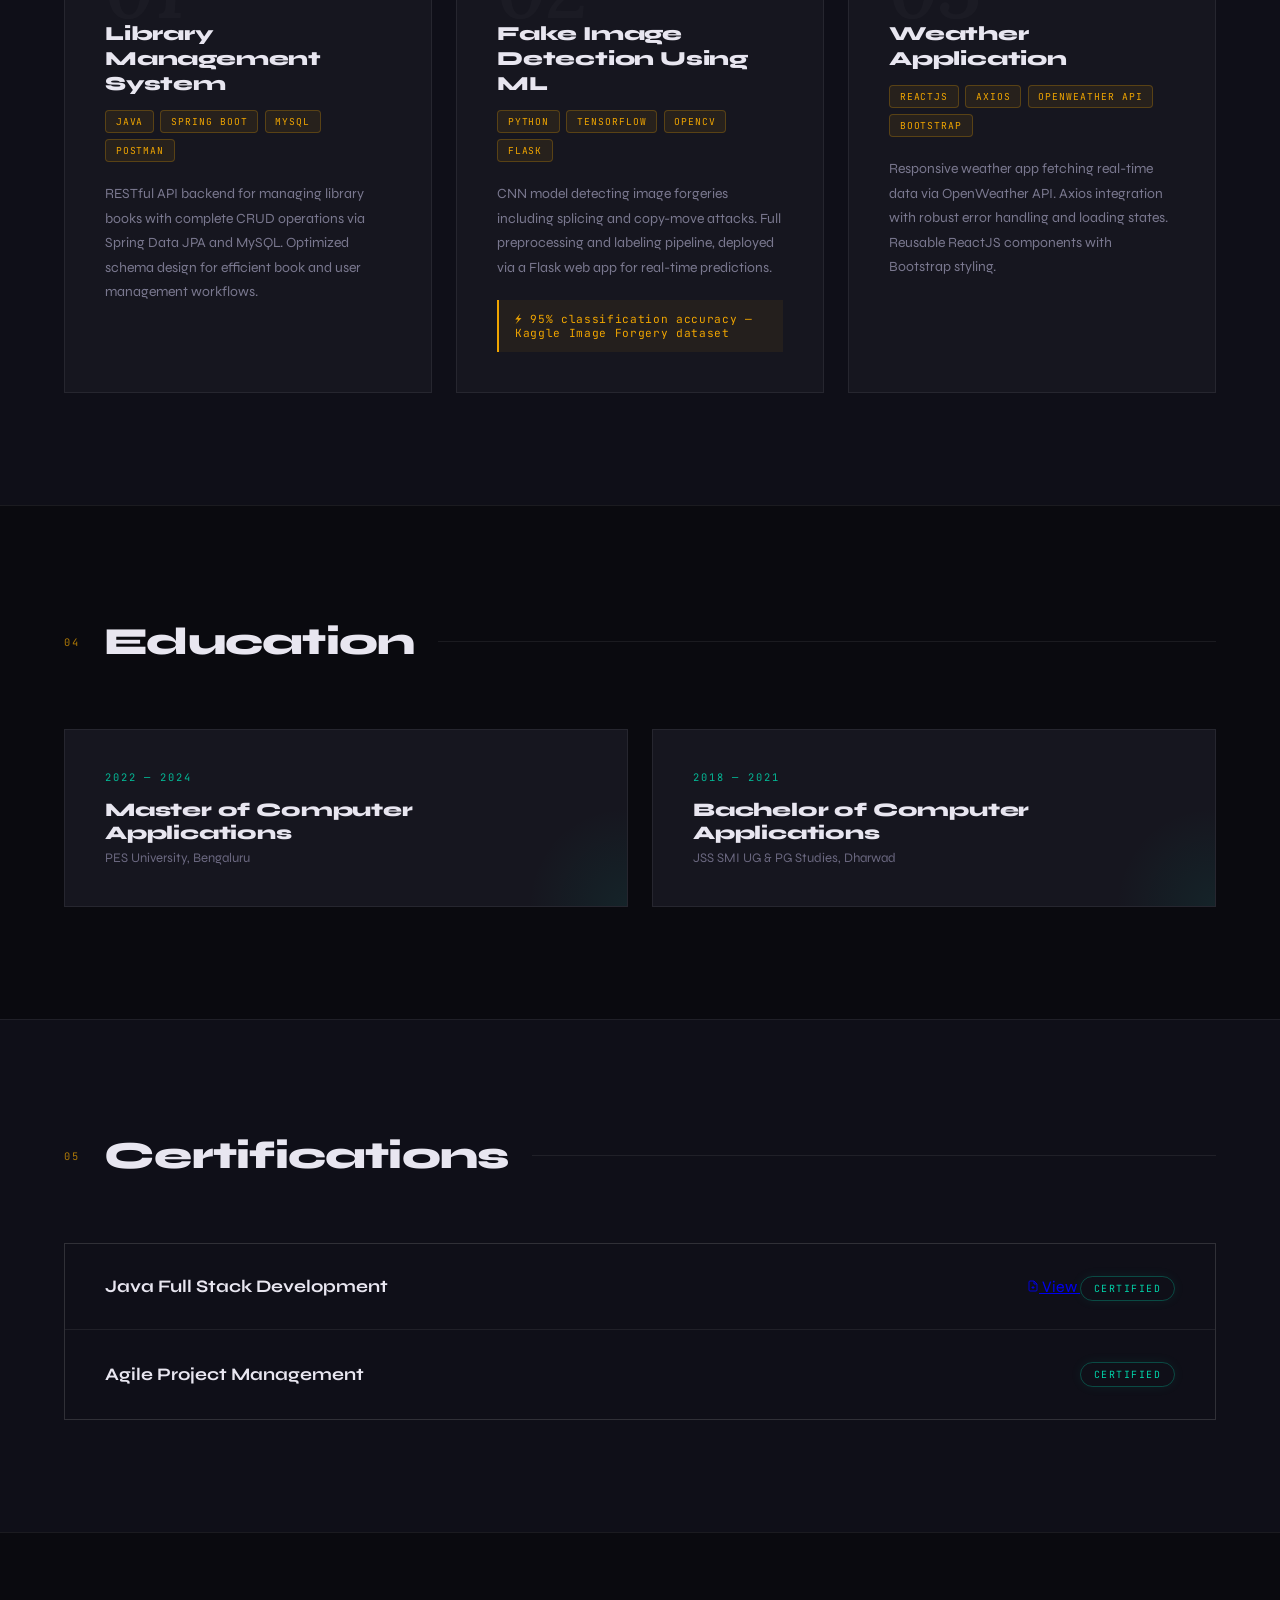
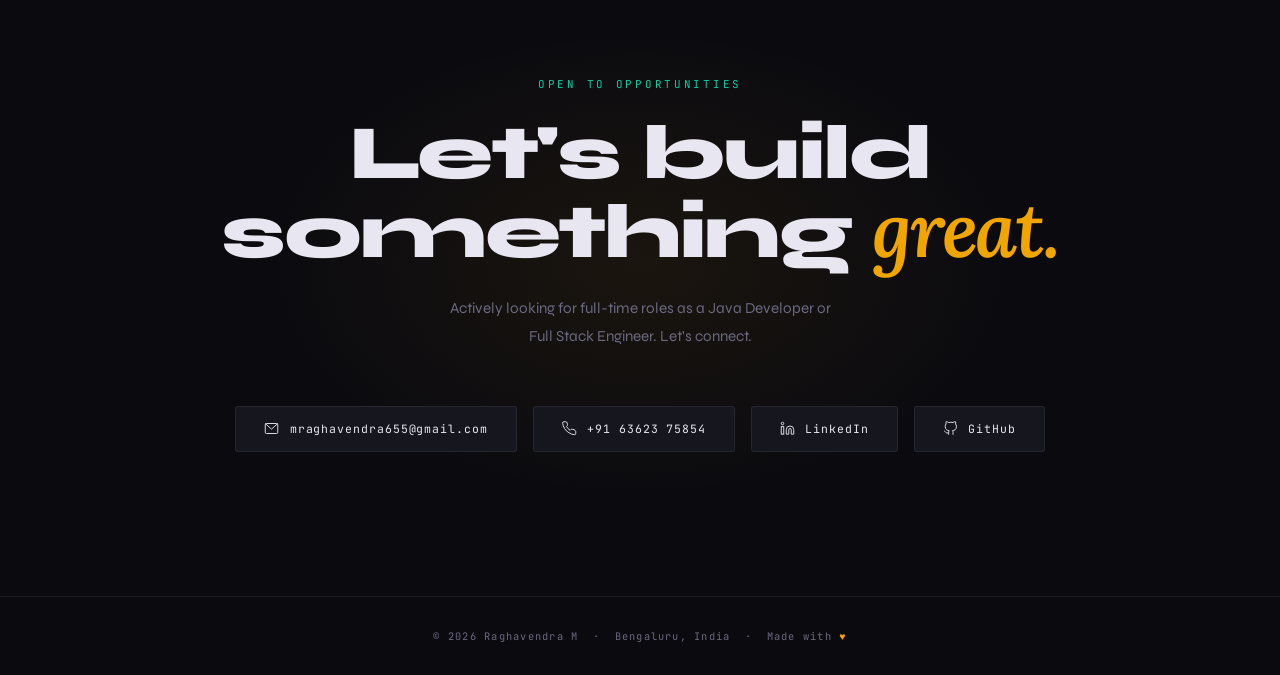
==== commit 54fd1277: "add few links" ====
--- a/index.html
+++ b/index.html
@@ -8,937 +8,7 @@
       href="https://fonts.googleapis.com/css2?family=Syne:wght@400;500;600;700;800&family=JetBrains+Mono:wght@300;400;500&family=Lora:ital,wght@0,400;1,400;1,600&display=swap"
       rel="stylesheet"
     />
-    <style>
-      :root {
-        --bg: #0a0a0f;
-        --bg2: #0f0f18;
-        --bg3: #13131e;
-        --surface: #16161f;
-        --border: rgba(255, 255, 255, 0.07);
-        --gold: #f0a500;
-        --gold2: #ffcc55;
-        --teal: #00d4aa;
-        --text: #e8e6f0;
-        --muted: #6b6880;
-        --subtle: #2a2838;
-      }
-
-      *,
-      *::before,
-      *::after {
-        box-sizing: border-box;
-        margin: 0;
-        padding: 0;
-      }
-      html {
-        scroll-behavior: smooth;
-      }
-
-      body {
-        font-family: "Syne", sans-serif;
-        background: var(--bg);
-        color: var(--text);
-        overflow-x: hidden;
-        cursor: none;
-      }
-
-      /* CURSOR */
-      .cursor {
-        position: fixed;
-        width: 10px;
-        height: 10px;
-        background: var(--gold);
-        border-radius: 50%;
-        pointer-events: none;
-        z-index: 99999;
-        transform: translate(-50%, -50%);
-        transition:
-          width 0.3s,
-          height 0.3s;
-        mix-blend-mode: screen;
-      }
-      .cursor-ring {
-        position: fixed;
-        width: 36px;
-        height: 36px;
-        border: 1.5px solid rgba(240, 165, 0, 0.4);
-        border-radius: 50%;
-        pointer-events: none;
-        z-index: 99998;
-        transform: translate(-50%, -50%);
-        transition:
-          width 0.3s,
-          height 0.3s;
-      }
-
-      /* GRID OVERLAY */
-      body::before {
-        content: "";
-        position: fixed;
-        inset: 0;
-        background-image:
-          linear-gradient(rgba(240, 165, 0, 0.018) 1px, transparent 1px),
-          linear-gradient(90deg, rgba(240, 165, 0, 0.018) 1px, transparent 1px);
-        background-size: 60px 60px;
-        pointer-events: none;
-        z-index: 0;
-      }
-
-      /* NAV */
-      nav {
-        position: fixed;
-        top: 0;
-        left: 0;
-        right: 0;
-        z-index: 500;
-        display: flex;
-        align-items: center;
-        justify-content: space-between;
-        padding: 1.2rem 4rem;
-        background: rgba(10, 10, 15, 0.85);
-        backdrop-filter: blur(20px);
-        border-bottom: 1px solid var(--border);
-      }
-
-      .nav-logo {
-        font-family: "JetBrains Mono", monospace;
-        font-size: 0.85rem;
-        font-weight: 500;
-        color: var(--text);
-        text-decoration: none;
-        letter-spacing: 0.05em;
-      }
-      .nav-logo span {
-        color: var(--gold);
-      }
-
-      .nav-links {
-        display: flex;
-        gap: 2.5rem;
-        list-style: none;
-      }
-      .nav-links a {
-        font-family: "JetBrains Mono", monospace;
-        font-size: 0.7rem;
-        letter-spacing: 0.15em;
-        text-transform: uppercase;
-        color: var(--muted);
-        text-decoration: none;
-        transition: color 0.2s;
-        position: relative;
-      }
-      .nav-links a::after {
-        content: "";
-        position: absolute;
-        bottom: -4px;
-        left: 0;
-        width: 0;
-        height: 1px;
-        background: var(--gold);
-        transition: width 0.3s;
-      }
-      .nav-links a:hover {
-        color: var(--gold);
-      }
-      .nav-links a:hover::after {
-        width: 100%;
-      }
-
-      /* HERO */
-      #hero {
-        min-height: 100vh;
-        display: flex;
-        flex-direction: column;
-        justify-content: center;
-        padding: 7rem 4rem 5rem;
-        position: relative;
-        overflow: hidden;
-      }
-
-      .glow-orb {
-        position: absolute;
-        border-radius: 50%;
-        pointer-events: none;
-        filter: blur(80px);
-      }
-      .orb1 {
-        width: 700px;
-        height: 700px;
-        background: rgba(240, 165, 0, 0.07);
-        top: -200px;
-        right: -150px;
-        animation: pulse 7s ease-in-out infinite;
-      }
-      .orb2 {
-        width: 500px;
-        height: 500px;
-        background: rgba(0, 212, 170, 0.05);
-        bottom: -100px;
-        left: 100px;
-        animation: pulse 9s ease-in-out infinite reverse;
-      }
-
-      @keyframes pulse {
-        0%,
-        100% {
-          transform: scale(1);
-          opacity: 1;
-        }
-        50% {
-          transform: scale(1.2);
-          opacity: 0.6;
-        }
-      }
-
-      .hero-inner {
-        position: relative;
-        z-index: 2;
-        max-width: 1100px;
-      }
-
-      .hero-eyebrow {
-        display: flex;
-        align-items: center;
-        gap: 1rem;
-        margin-bottom: 2rem;
-        opacity: 0;
-        animation: fadeUp 0.7s ease forwards 0.1s;
-      }
-      .eyebrow-dot {
-        width: 8px;
-        height: 8px;
-        background: var(--teal);
-        border-radius: 50%;
-        box-shadow: 0 0 14px var(--teal);
-        animation: blink 2.5s ease infinite;
-      }
-      @keyframes blink {
-        0%,
-        100% {
-          opacity: 1;
-        }
-        50% {
-          opacity: 0.25;
-        }
-      }
-
-      .hero-eyebrow span {
-        font-family: "JetBrains Mono", monospace;
-        font-size: 0.72rem;
-        letter-spacing: 0.22em;
-        text-transform: uppercase;
-        color: var(--teal);
-      }
-
-      .hero-name {
-        font-size: clamp(4rem, 8vw, 9rem);
-        font-weight: 800;
-        line-height: 0.95;
-        margin-bottom: 1.5rem;
-        letter-spacing: -0.03em;
-        opacity: 0;
-        animation: fadeUp 0.8s ease forwards 0.3s;
-      }
-      .hero-name .line1 {
-        display: block;
-        color: var(--text);
-      }
-      .hero-name .line2 {
-        display: block;
-        font-family: "Lora", serif;
-        font-style: italic;
-        font-weight: 600;
-        color: var(--gold);
-        font-size: 0.82em;
-      }
-
-      .hero-badges {
-        display: flex;
-        flex-wrap: wrap;
-        align-items: center;
-        gap: 0.75rem;
-        margin-bottom: 2rem;
-        opacity: 0;
-        animation: fadeUp 0.8s ease forwards 0.5s;
-      }
-      .hero-badge {
-        font-family: "JetBrains Mono", monospace;
-        font-size: 0.68rem;
-        letter-spacing: 0.12em;
-        text-transform: uppercase;
-        padding: 0.4rem 0.9rem;
-        border: 1px solid var(--border);
-        color: var(--muted);
-        border-radius: 2px;
-        background: var(--surface);
-        transition: all 0.2s;
-      }
-      .hero-badge:hover {
-        border-color: var(--gold);
-        color: var(--gold);
-      }
-
-      .hero-desc {
-        font-size: 1rem;
-        line-height: 1.85;
-        color: var(--muted);
-        max-width: 50ch;
-        margin-bottom: 2.8rem;
-        opacity: 0;
-        animation: fadeUp 0.8s ease forwards 0.65s;
-      }
-
-      .hero-actions {
-        display: flex;
-        align-items: center;
-        gap: 1.5rem;
-        opacity: 0;
-        animation: fadeUp 0.8s ease forwards 0.8s;
-      }
-
-      .btn {
-        display: inline-flex;
-        align-items: center;
-        gap: 0.6rem;
-        padding: 0.85rem 2rem;
-        font-family: "JetBrains Mono", monospace;
-        font-size: 0.75rem;
-        letter-spacing: 0.1em;
-        text-transform: uppercase;
-        text-decoration: none;
-        border-radius: 3px;
-        transition: all 0.25s;
-        cursor: none;
-        border: none;
-      }
-      .btn-primary {
-        background: var(--gold);
-        color: #0a0a0f;
-        font-weight: 500;
-        box-shadow: 0 0 35px rgba(240, 165, 0, 0.28);
-      }
-      .btn-primary:hover {
-        background: var(--gold2);
-        box-shadow: 0 0 55px rgba(240, 165, 0, 0.45);
-        transform: translateY(-2px);
-      }
-      .btn-ghost {
-        background: transparent;
-        color: var(--text);
-        border: 1px solid var(--border);
-      }
-      .btn-ghost:hover {
-        border-color: var(--gold);
-        color: var(--gold);
-        transform: translateY(-2px);
-      }
-
-      /* Stats strip */
-      .hero-stats-strip {
-        position: absolute;
-        right: 4rem;
-        top: 50%;
-        transform: translateY(-50%);
-        display: flex;
-        flex-direction: column;
-        gap: 0;
-        border: 1px solid var(--border);
-        z-index: 2;
-        opacity: 0;
-        animation: fadeIn 1s ease forwards 1s;
-      }
-      .hstat {
-        padding: 2rem 2.5rem;
-        border-bottom: 1px solid var(--border);
-        text-align: center;
-        background: var(--surface);
-        transition: background 0.3s;
-      }
-      .hstat:last-child {
-        border-bottom: none;
-      }
-      .hstat:hover {
-        background: var(--bg3);
-      }
-      .hstat-n {
-        display: block;
-        font-size: 2.2rem;
-        font-weight: 800;
-        color: var(--gold);
-        line-height: 1;
-        margin-bottom: 0.3rem;
-        font-family: "Lora", serif;
-        font-style: italic;
-      }
-      .hstat-l {
-        font-family: "JetBrains Mono", monospace;
-        font-size: 0.6rem;
-        letter-spacing: 0.15em;
-        text-transform: uppercase;
-        color: var(--muted);
-      }
-
-      /* Scroll hint */
-      .scroll-hint {
-        position: absolute;
-        bottom: 2.5rem;
-        left: 4rem;
-        display: flex;
-        align-items: center;
-        gap: 0.75rem;
-        font-family: "JetBrains Mono", monospace;
-        font-size: 0.62rem;
-        letter-spacing: 0.15em;
-        color: var(--muted);
-        text-transform: uppercase;
-        opacity: 0;
-        animation: fadeIn 1s ease forwards 1.4s;
-      }
-      .scroll-line {
-        width: 40px;
-        height: 1px;
-        background: rgba(255, 255, 255, 0.1);
-        position: relative;
-        overflow: hidden;
-      }
-      .scroll-line::after {
-        content: "";
-        position: absolute;
-        top: 0;
-        left: -100%;
-        width: 100%;
-        height: 100%;
-        background: var(--gold);
-        animation: slideIn 2s ease infinite;
-      }
-      @keyframes slideIn {
-        to {
-          left: 100%;
-        }
-      }
-
-      /* SECTIONS */
-      section {
-        position: relative;
-        z-index: 2;
-        padding: 7rem 4rem;
-        border-top: 1px solid var(--border);
-      }
-
-      .sec-head {
-        display: flex;
-        align-items: center;
-        gap: 1.5rem;
-        margin-bottom: 4rem;
-      }
-      .sec-num {
-        font-family: "JetBrains Mono", monospace;
-        font-size: 0.65rem;
-        letter-spacing: 0.2em;
-        color: var(--gold);
-        opacity: 0.7;
-      }
-      .sec-title {
-        font-size: clamp(1.8rem, 3vw, 2.8rem);
-        font-weight: 800;
-        letter-spacing: -0.02em;
-      }
-      .sec-line {
-        flex: 1;
-        height: 1px;
-        background: var(--border);
-      }
-
-      /* SKILLS */
-      #skills {
-        background: var(--bg2);
-      }
-      .skills-grid {
-        display: grid;
-        grid-template-columns: repeat(auto-fit, minmax(280px, 1fr));
-        gap: 1.25rem;
-      }
-      .skill-cat {
-        padding: 2rem 2.25rem;
-        background: var(--surface);
-        border: 1px solid var(--border);
-        border-radius: 12px;
-        transition:
-          border-color 0.3s,
-          transform 0.3s,
-          box-shadow 0.3s;
-      }
-      .skill-cat:hover {
-        border-color: rgba(0, 212, 170, 0.25);
-        transform: translateY(-4px);
-        box-shadow:
-          0 16px 40px rgba(0, 0, 0, 0.3),
-          0 0 20px rgba(0, 212, 170, 0.04);
-      }
-      .skill-cat-label {
-        font-family: "JetBrains Mono", monospace;
-        font-size: 0.65rem;
-        letter-spacing: 0.2em;
-        text-transform: uppercase;
-        color: var(--teal);
-        margin-bottom: 1.25rem;
-        display: flex;
-        align-items: center;
-        gap: 0.6rem;
-        font-weight: 500;
-      }
-      .skill-cat-label::before {
-        content: "";
-        width: 16px;
-        height: 1px;
-        background: var(--teal);
-        box-shadow: 0 0 6px var(--teal);
-        flex-shrink: 0;
-      }
-      .skill-tags {
-        display: flex;
-        flex-wrap: wrap;
-        gap: 0.5rem;
-      }
-      .skill-tag {
-        padding: 0.32rem 0.75rem;
-        border: 1px solid var(--border);
-        background: var(--subtle);
-        border-radius: 6px;
-        font-family: "JetBrains Mono", monospace;
-        font-size: 0.68rem;
-        color: #a09db8;
-        transition: all 0.2s;
-      }
-      .skill-tag:hover {
-        background: rgba(240, 165, 0, 0.1);
-        border-color: rgba(240, 165, 0, 0.4);
-        color: var(--gold);
-        box-shadow: 0 0 12px rgba(240, 165, 0, 0.08);
-      }
-
-      /* EXPERIENCE */
-      #experience {
-        background: var(--bg);
-      }
-      .exp-item {
-        display: grid;
-        grid-template-columns: 200px 1fr;
-        gap: 4rem;
-        padding: 3.5rem 0;
-        border-bottom: 1px solid var(--border);
-      }
-      .exp-item:last-child {
-        border-bottom: none;
-      }
-      .exp-period {
-        font-family: "JetBrains Mono", monospace;
-        font-size: 0.68rem;
-        letter-spacing: 0.15em;
-        color: var(--gold);
-        margin-bottom: 0.5rem;
-        opacity: 0.8;
-      }
-      .exp-co {
-        font-size: 0.8rem;
-        color: var(--muted);
-      }
-      .exp-role {
-        font-size: 1.65rem;
-        font-weight: 800;
-        letter-spacing: -0.02em;
-        margin-bottom: 1.5rem;
-        line-height: 1.15;
-      }
-      .exp-role em {
-        font-family: "Lora", serif;
-        font-style: italic;
-        color: var(--gold);
-        font-weight: 400;
-        font-size: 0.88em;
-      }
-      .exp-points {
-        display: flex;
-        flex-direction: column;
-        gap: 0.85rem;
-      }
-      .exp-points li {
-        display: flex;
-        gap: 0.9rem;
-        align-items: flex-start;
-        font-size: 0.88rem;
-        line-height: 1.75;
-        color: #8885a0;
-        list-style: none;
-      }
-      .exp-points li::before {
-        content: "▸";
-        color: var(--gold);
-        flex-shrink: 0;
-        font-size: 0.65rem;
-        margin-top: 0.38rem;
-        opacity: 0.8;
-      }
-
-      /* PROJECTS */
-      #projects {
-        background: var(--bg2);
-      }
-      .proj-grid {
-        display: grid;
-        grid-template-columns: repeat(auto-fit, minmax(320px, 1fr));
-        gap: 1.5rem;
-      }
-      .proj-card {
-        background: var(--surface);
-        border: 1px solid var(--border);
-        padding: 2.5rem;
-        position: relative;
-        overflow: hidden;
-        transition:
-          transform 0.35s,
-          box-shadow 0.35s,
-          border-color 0.35s;
-      }
-      .proj-card::before {
-        content: "";
-        position: absolute;
-        top: 0;
-        left: 0;
-        width: 100%;
-        height: 2px;
-        background: linear-gradient(90deg, var(--gold), var(--teal));
-        transform: scaleX(0);
-        transform-origin: left;
-        transition: transform 0.4s ease;
-      }
-      .proj-card:hover {
-        transform: translateY(-8px);
-        box-shadow:
-          0 30px 80px rgba(0, 0, 0, 0.5),
-          0 0 40px rgba(240, 165, 0, 0.05);
-        border-color: rgba(240, 165, 0, 0.15);
-      }
-      .proj-card:hover::before {
-        transform: scaleX(1);
-      }
-      .proj-num {
-        font-family: "Lora", serif;
-        font-style: italic;
-        font-size: 5rem;
-        font-weight: 600;
-        color: rgba(255, 255, 255, 0.025);
-        line-height: 1;
-        margin-bottom: -0.5rem;
-        user-select: none;
-      }
-      .proj-title {
-        font-size: 1.25rem;
-        font-weight: 800;
-        margin-bottom: 0.85rem;
-        letter-spacing: -0.01em;
-        line-height: 1.25;
-      }
-      .proj-stack {
-        display: flex;
-        flex-wrap: wrap;
-        gap: 0.4rem;
-        margin-bottom: 1.25rem;
-      }
-      .proj-tech {
-        font-family: "JetBrains Mono", monospace;
-        font-size: 0.6rem;
-        letter-spacing: 0.1em;
-        text-transform: uppercase;
-        padding: 0.25rem 0.6rem;
-        background: var(--subtle);
-        border: 1px solid var(--border);
-        border-radius: 2px;
-        color: var(--muted);
-      }
-      .proj-desc {
-        font-size: 0.875rem;
-        line-height: 1.75;
-        color: #7a788f;
-      }
-      .proj-accent {
-        margin-top: 1.25rem;
-        padding: 0.75rem 1rem;
-        background: rgba(240, 165, 0, 0.06);
-        border-left: 2px solid var(--gold);
-        font-family: "JetBrains Mono", monospace;
-        font-size: 0.7rem;
-        color: var(--gold);
-        letter-spacing: 0.06em;
-      }
-
-      /* EDUCATION */
-      #education {
-        background: var(--bg);
-      }
-      .edu-grid {
-        display: grid;
-        grid-template-columns: 1fr 1fr;
-        gap: 1.5rem;
-      }
-      .edu-card {
-        background: var(--surface);
-        border: 1px solid var(--border);
-        padding: 2.5rem;
-        position: relative;
-        overflow: hidden;
-        transition:
-          border-color 0.3s,
-          transform 0.3s;
-      }
-      .edu-card:hover {
-        border-color: rgba(0, 212, 170, 0.25);
-        transform: translateY(-5px);
-      }
-      .edu-card::after {
-        content: "";
-        position: absolute;
-        bottom: 0;
-        right: 0;
-        width: 100px;
-        height: 100px;
-        background: radial-gradient(
-          circle at 100% 100%,
-          rgba(0, 212, 170, 0.07),
-          transparent 70%
-        );
-      }
-      .edu-period {
-        font-family: "JetBrains Mono", monospace;
-        font-size: 0.65rem;
-        letter-spacing: 0.18em;
-        color: var(--teal);
-        margin-bottom: 0.85rem;
-        opacity: 0.85;
-      }
-      .edu-degree {
-        font-size: 1.2rem;
-        font-weight: 800;
-        letter-spacing: -0.01em;
-        margin-bottom: 0.4rem;
-      }
-      .edu-school {
-        font-size: 0.82rem;
-        color: var(--muted);
-      }
-
-      /* CERTIFICATIONS */
-      #certifications {
-        background: var(--bg2);
-      }
-      .cert-list {
-        display: flex;
-        flex-direction: column;
-        gap: 1px;
-        background: var(--border);
-        border: 1px solid var(--border);
-      }
-      .cert-item {
-        display: flex;
-        align-items: center;
-        justify-content: space-between;
-        padding: 2rem 2.5rem;
-        background: var(--bg2);
-        transition: background 0.25s;
-        cursor: default;
-      }
-      .cert-item:hover {
-        background: var(--surface);
-      }
-      .cert-name {
-        font-size: 1.1rem;
-        font-weight: 700;
-      }
-      .cert-pill {
-        font-family: "JetBrains Mono", monospace;
-        font-size: 0.62rem;
-        letter-spacing: 0.15em;
-        text-transform: uppercase;
-        color: var(--teal);
-        border: 1px solid rgba(0, 212, 170, 0.3);
-        padding: 0.3rem 0.8rem;
-        border-radius: 20px;
-        box-shadow: 0 0 12px rgba(0, 212, 170, 0.07);
-      }
-
-      /* CONTACT */
-      #contact {
-        background: var(--bg);
-        text-align: center;
-        padding: 9rem 4rem;
-        overflow: hidden;
-      }
-      .contact-glow {
-        position: absolute;
-        width: 800px;
-        height: 500px;
-        background: radial-gradient(
-          ellipse,
-          rgba(240, 165, 0, 0.07) 0%,
-          transparent 70%
-        );
-        top: 50%;
-        left: 50%;
-        transform: translate(-50%, -50%);
-        pointer-events: none;
-      }
-      .contact-tag {
-        font-family: "JetBrains Mono", monospace;
-        font-size: 0.68rem;
-        letter-spacing: 0.25em;
-        text-transform: uppercase;
-        color: var(--teal);
-        margin-bottom: 1.5rem;
-        position: relative;
-        z-index: 1;
-      }
-      .contact-title {
-        font-size: clamp(2.8rem, 6vw, 6rem);
-        font-weight: 800;
-        letter-spacing: -0.03em;
-        line-height: 1;
-        margin-bottom: 1.5rem;
-        position: relative;
-        z-index: 1;
-      }
-      .contact-title em {
-        font-family: "Lora", serif;
-        font-style: italic;
-        color: var(--gold);
-        font-weight: 600;
-      }
-      .contact-sub {
-        font-size: 0.95rem;
-        color: var(--muted);
-        max-width: 44ch;
-        margin: 0 auto 3.5rem;
-        line-height: 1.8;
-        position: relative;
-        z-index: 1;
-      }
-      .contact-links {
-        display: flex;
-        flex-wrap: wrap;
-        gap: 1rem;
-        justify-content: center;
-        position: relative;
-        z-index: 1;
-      }
-      .contact-link {
-        display: flex;
-        align-items: center;
-        gap: 0.65rem;
-        padding: 0.9rem 1.75rem;
-        border: 1px solid var(--border);
-        text-decoration: none;
-        color: var(--text);
-        font-family: "JetBrains Mono", monospace;
-        font-size: 0.72rem;
-        letter-spacing: 0.08em;
-        transition: all 0.3s;
-        border-radius: 3px;
-        background: var(--surface);
-        cursor: none;
-      }
-      .contact-link:hover {
-        background: var(--gold);
-        color: #0a0a0f;
-        border-color: var(--gold);
-        transform: translateY(-3px);
-        box-shadow: 0 10px 40px rgba(240, 165, 0, 0.22);
-      }
-
-      /* FOOTER */
-      footer {
-        background: var(--bg);
-        border-top: 1px solid var(--border);
-        text-align: center;
-        padding: 2rem;
-        font-family: "JetBrains Mono", monospace;
-        font-size: 0.65rem;
-        letter-spacing: 0.12em;
-        color: var(--muted);
-        position: relative;
-        z-index: 2;
-      }
-      footer span {
-        color: var(--gold);
-      }
-
-      /* ANIMATIONS */
-      @keyframes fadeUp {
-        from {
-          opacity: 0;
-          transform: translateY(28px);
-        }
-        to {
-          opacity: 1;
-          transform: none;
-        }
-      }
-      @keyframes fadeIn {
-        from {
-          opacity: 0;
-        }
-        to {
-          opacity: 1;
-        }
-      }
-
-      .reveal {
-        opacity: 0;
-        transform: translateY(32px);
-        transition:
-          opacity 0.75s ease,
-          transform 0.75s ease;
-      }
-      .reveal.visible {
-        opacity: 1;
-        transform: none;
-      }
-
-      /* RESPONSIVE */
-      @media (max-width: 900px) {
-        nav {
-          padding: 1rem 1.5rem;
-        }
-        .nav-links {
-          display: none;
-        }
-        #hero {
-          padding: 6rem 1.5rem 3rem;
-        }
-        .hero-stats-strip {
-          position: static;
-          transform: none;
-          flex-direction: row;
-          flex-wrap: wrap;
-          margin-top: 3rem;
-        }
-        .hstat {
-          flex: 1;
-          min-width: 120px;
-        }
-        section {
-          padding: 5rem 1.5rem;
-        }
-        .exp-item {
-          grid-template-columns: 1fr;
-          gap: 1rem;
-        }
-        .edu-grid {
-          grid-template-columns: 1fr;
-        }
-        #contact {
-          padding: 6rem 1.5rem;
-        }
-      }
-    </style>
+    <link rel="stylesheet" href="styles.css" />
   </head>
   <body>
     <div class="cursor" id="cursor"></div>
@@ -986,21 +56,12 @@
 
         <div class="hero-actions">
           <a href="#projects" class="btn btn-primary">
-            <svg
-              width="14"
-              height="14"
-              viewBox="0 0 24 24"
-              fill="none"
-              stroke="currentColor"
-              stroke-width="2.5"
-            >
+            <svg width="14" height="14" viewBox="0 0 24 24" fill="none" stroke="currentColor" stroke-width="2.5">
               <path d="M5 12h14M12 5l7 7-7 7" />
             </svg>
             View Projects
           </a>
-          <a href="mailto:mraghavendra655@gmail.com" class="btn btn-ghost"
-            >Get In Touch</a
-          >
+          <a href="mailto:mraghavendra655@gmail.com" class="btn btn-ghost">Get In Touch</a>
         </div>
       </div>
 
@@ -1009,16 +70,13 @@
           <span class="hstat-n">3+</span><span class="hstat-l">Projects</span>
         </div>
         <div class="hstat">
-          <span class="hstat-n">95%</span
-          ><span class="hstat-l">ML Accuracy</span>
+          <span class="hstat-n">95%</span><span class="hstat-l">ML Accuracy</span>
         </div>
         <div class="hstat">
-          <span class="hstat-n">8+</span
-          ><span class="hstat-l">Technologies</span>
+          <span class="hstat-n">8+</span><span class="hstat-l">Technologies</span>
         </div>
         <div class="hstat">
-          <span class="hstat-n">MCA</span
-          ><span class="hstat-l">PES University</span>
+          <span class="hstat-n">MCA</span><span class="hstat-l">PES University</span>
         </div>
       </div>
 
@@ -1039,58 +97,58 @@
         <div class="skill-cat">
           <div class="skill-cat-label">Languages</div>
           <div class="skill-tags">
-            <span class="skill-tag">Java</span
-            ><span class="skill-tag">Python</span
-            ><span class="skill-tag">JavaScript</span
-            ><span class="skill-tag">SQL</span>
+            <span class="skill-tag">Java</span>
+            <span class="skill-tag">Python</span>
+            <span class="skill-tag">JavaScript</span>
+            <span class="skill-tag">SQL</span>
           </div>
         </div>
         <div class="skill-cat">
           <div class="skill-cat-label">Backend</div>
           <div class="skill-tags">
-            <span class="skill-tag">Spring Boot</span
-            ><span class="skill-tag">Spring MVC</span
-            ><span class="skill-tag">REST APIs</span
-            ><span class="skill-tag">Spring Data JPA</span
-            ><span class="skill-tag">Spring Security</span>
+            <span class="skill-tag">Spring Boot</span>
+            <span class="skill-tag">Spring MVC</span>
+            <span class="skill-tag">REST APIs</span>
+            <span class="skill-tag">Spring Data JPA</span>
+            <span class="skill-tag">Spring Security</span>
           </div>
         </div>
         <div class="skill-cat">
           <div class="skill-cat-label">Frontend</div>
           <div class="skill-tags">
-            <span class="skill-tag">ReactJS</span
-            ><span class="skill-tag">HTML5</span
-            ><span class="skill-tag">CSS3</span
-            ><span class="skill-tag">Bootstrap</span>
+            <span class="skill-tag">ReactJS</span>
+            <span class="skill-tag">HTML5</span>
+            <span class="skill-tag">CSS3</span>
+            <span class="skill-tag">Bootstrap</span>
           </div>
         </div>
         <div class="skill-cat">
           <div class="skill-cat-label">Machine Learning</div>
           <div class="skill-tags">
-            <span class="skill-tag">TensorFlow</span
-            ><span class="skill-tag">TFLearn</span
-            ><span class="skill-tag">OpenCV</span
-            ><span class="skill-tag">CNN</span>
+            <span class="skill-tag">TensorFlow</span>
+            <span class="skill-tag">TFLearn</span>
+            <span class="skill-tag">OpenCV</span>
+            <span class="skill-tag">CNN</span>
           </div>
         </div>
         <div class="skill-cat">
           <div class="skill-cat-label">Database</div>
           <div class="skill-tags">
-            <span class="skill-tag">MySQL</span
-            ><span class="skill-tag">Schema Design</span
-            ><span class="skill-tag">Joins</span
-            ><span class="skill-tag">Indexing</span>
+            <span class="skill-tag">MySQL</span>
+            <span class="skill-tag">Schema Design</span>
+            <span class="skill-tag">Joins</span>
+            <span class="skill-tag">Indexing</span>
           </div>
         </div>
         <div class="skill-cat">
           <div class="skill-cat-label">Cloud & Tools</div>
           <div class="skill-tags">
-            <span class="skill-tag">AWS EC2</span
-            ><span class="skill-tag">AWS S3</span
-            ><span class="skill-tag">Git</span
-            ><span class="skill-tag">Postman</span
-            ><span class="skill-tag">IntelliJ</span
-            ><span class="skill-tag">Agile</span>
+            <span class="skill-tag">AWS EC2</span>
+            <span class="skill-tag">AWS S3</span>
+            <span class="skill-tag">Git</span>
+            <span class="skill-tag">Postman</span>
+            <span class="skill-tag">IntelliJ</span>
+            <span class="skill-tag">Agile</span>
           </div>
         </div>
       </div>
@@ -1103,6 +161,49 @@
         <h2 class="sec-title">Experience</h2>
         <div class="sec-line"></div>
       </div>
+
+      <!-- Dreamtree-Org (current) -->
+      <div class="exp-item reveal">
+        <div class="exp-meta">
+          <div class="exp-active-badge">
+            <span class="dot"></span>
+            Currently Active
+          </div>
+          <div class="exp-period">May 2026 — Present</div>
+          <div class="exp-co">Dreamtree-Org · Bengaluru</div>
+        </div>
+        <div>
+          <h3 class="exp-role">Web Developer <em>Intern</em></h3>
+          <ul class="exp-points">
+            <li>Collaborated with the team to develop and maintain web application features across the product lifecycle.</li>
+            <li>Built responsive and user-friendly web pages using HTML, CSS, and JavaScript with cross-browser compatibility.</li>
+            <li>Integrated third-party APIs to display dynamic data within the application interface.</li>
+            <li>Identified and resolved bugs, improving website performance and overall user experience.</li>
+            <li>Managed and tracked code changes using Git and GitHub following team workflows.</li>
+            <li>Supported backend and database tasks with guidance from senior developers.</li>
+            <li>Conducted testing on multiple devices and browsers to ensure consistent, smooth functionality.</li>
+            <li>Participated in team discussions, daily stand-ups, and sprint planning sessions.</li>
+            <li>Continuously learned and applied new web technologies to meet project requirements.</li>
+            <li>Assisted in improving design and functionality of existing web pages based on user feedback.</li>
+          </ul>
+          <a
+            href="https://drive.google.com/file/d/1ZuC4lH9GkZEpxcIn4OFbIiVFKNxy6JQY/view?usp=sharing"
+            target="_blank"
+            rel="noopener noreferrer"
+            class="view-letter-btn"
+          >
+            <svg width="13" height="13" fill="none" stroke="currentColor" stroke-width="1.8" viewBox="0 0 24 24">
+              <path d="M14 2H6a2 2 0 0 0-2 2v16a2 2 0 0 0 2 2h12a2 2 0 0 0 2-2V8z"/>
+              <polyline points="14,2 14,8 20,8"/>
+              <line x1="12" y1="18" x2="12" y2="12"/>
+              <line x1="9" y1="15" x2="15" y2="15"/>
+            </svg>
+            View Internship Letter
+          </a>
+        </div>
+      </div>
+
+      <!-- Kodnest Technologies -->
       <div class="exp-item reveal">
         <div class="exp-meta">
           <div class="exp-period">Jun 2025 — Feb 2026</div>
@@ -1111,30 +212,12 @@
         <div>
           <h3 class="exp-role">Software Development <em>Intern</em></h3>
           <ul class="exp-points">
-            <li>
-              Developed backend applications using Java, Spring Boot, and Spring
-              MVC.
-            </li>
-            <li>
-              Implemented secure authentication and authorization using Spring
-              Security.
-            </li>
-            <li>
-              Built RESTful APIs and integrated them with ReactJS frontend
-              applications.
-            </li>
-            <li>
-              Designed and managed relational databases using MySQL with
-              optimized schemas.
-            </li>
-            <li>
-              Implemented data persistence using Spring Data JPA for reliable
-              data operations.
-            </li>
-            <li>
-              Collaborated in an Agile development environment using Git for
-              version control.
-            </li>
+            <li>Developed backend applications using Java, Spring Boot, and Spring MVC.</li>
+            <li>Implemented secure authentication and authorization using Spring Security.</li>
+            <li>Built RESTful APIs and integrated them with ReactJS frontend applications.</li>
+            <li>Designed and managed relational databases using MySQL with optimized schemas.</li>
+            <li>Implemented data persistence using Spring Data JPA for reliable data operations.</li>
+            <li>Collaborated in an Agile development environment using Git for version control.</li>
           </ul>
         </div>
       </div>
@@ -1152,10 +235,10 @@
           <div class="proj-num">01</div>
           <h3 class="proj-title">Library Management System</h3>
           <div class="proj-stack">
-            <span class="proj-tech">Java</span
-            ><span class="proj-tech">Spring Boot</span
-            ><span class="proj-tech">MySQL</span
-            ><span class="proj-tech">Postman</span>
+            <span class="proj-tech">Java</span>
+            <span class="proj-tech">Spring Boot</span>
+            <span class="proj-tech">MySQL</span>
+            <span class="proj-tech">Postman</span>
           </div>
           <p class="proj-desc">
             RESTful API backend for managing library books with complete CRUD
@@ -1167,10 +250,10 @@
           <div class="proj-num">02</div>
           <h3 class="proj-title">Fake Image Detection Using ML</h3>
           <div class="proj-stack">
-            <span class="proj-tech">Python</span
-            ><span class="proj-tech">TensorFlow</span
-            ><span class="proj-tech">OpenCV</span
-            ><span class="proj-tech">Flask</span>
+            <span class="proj-tech">Python</span>
+            <span class="proj-tech">TensorFlow</span>
+            <span class="proj-tech">OpenCV</span>
+            <span class="proj-tech">Flask</span>
           </div>
           <p class="proj-desc">
             CNN model detecting image forgeries including splicing and copy-move
@@ -1185,10 +268,10 @@
           <div class="proj-num">03</div>
           <h3 class="proj-title">Weather Application</h3>
           <div class="proj-stack">
-            <span class="proj-tech">ReactJS</span
-            ><span class="proj-tech">Axios</span
-            ><span class="proj-tech">OpenWeather API</span
-            ><span class="proj-tech">Bootstrap</span>
+            <span class="proj-tech">ReactJS</span>
+            <span class="proj-tech">Axios</span>
+            <span class="proj-tech">OpenWeather API</span>
+            <span class="proj-tech">Bootstrap</span>
           </div>
           <p class="proj-desc">
             Responsive weather app fetching real-time data via OpenWeather API.
@@ -1215,7 +298,7 @@
         <div class="edu-card">
           <div class="edu-period">2018 — 2021</div>
           <div class="edu-degree">Bachelor of Computer Applications</div>
-          <div class="edu-school">JSS SMI UG & PG Studies, Dharwad</div>
+          <div class="edu-school">JSS SMI UG &amp; PG Studies, Dharwad</div>
         </div>
       </div>
     </section>
@@ -1230,7 +313,23 @@
       <div class="cert-list reveal">
         <div class="cert-item">
           <span class="cert-name">Java Full Stack Development</span>
-          <span class="cert-pill">Certified</span>
+          <div class="cert-right">
+            <a
+              href="https://drive.google.com/file/d/1qPHASPeHGAKbClj_C0sAdMEEumInwFrx/view?usp=sharing"
+              target="_blank"
+              rel="noopener noreferrer"
+              class="cert-view-btn"
+            >
+              <svg width="12" height="12" fill="none" stroke="currentColor" stroke-width="1.8" viewBox="0 0 24 24">
+                <path d="M14 2H6a2 2 0 0 0-2 2v16a2 2 0 0 0 2 2h12a2 2 0 0 0 2-2V8z"/>
+                <polyline points="14,2 14,8 20,8"/>
+                <line x1="12" y1="18" x2="12" y2="12"/>
+                <line x1="9" y1="15" x2="15" y2="15"/>
+              </svg>
+              View
+            </a>
+            <span class="cert-pill">Certified</span>
+          </div>
         </div>
         <div class="cert-item">
           <span class="cert-name">Agile Project Management</span>
@@ -1250,118 +349,39 @@
       </p>
       <div class="contact-links">
         <a class="contact-link" href="mailto:mraghavendra655@gmail.com">
-          <svg
-            width="15"
-            height="15"
-            fill="none"
-            stroke="currentColor"
-            stroke-width="1.5"
-            viewBox="0 0 24 24"
-          >
+          <svg width="15" height="15" fill="none" stroke="currentColor" stroke-width="1.5" viewBox="0 0 24 24">
             <rect x="2" y="4" width="20" height="16" rx="2" />
             <path d="m2 4 10 9 10-9" />
           </svg>
           mraghavendra655@gmail.com
         </a>
         <a class="contact-link" href="tel:+916362375854">
-          <svg
-            width="15"
-            height="15"
-            fill="none"
-            stroke="currentColor"
-            stroke-width="1.5"
-            viewBox="0 0 24 24"
-          >
-            <path
-              d="M22 16.92v3a2 2 0 0 1-2.18 2 19.79 19.79 0 0 1-8.63-3.07A19.5 19.5 0 0 1 4.07 12a19.79 19.79 0 0 1-3.07-8.67A2 2 0 0 1 3 1.18h3a2 2 0 0 1 2 1.72c.127.96.361 1.903.7 2.81a2 2 0 0 1-.45 2.11L7.09 8.91a16 16 0 0 0 6 6l1.27-1.27a2 2 0 0 1 2.11-.45c.907.339 1.85.573 2.81.7a2 2 0 0 1 1.72 2.02z"
-            />
+          <svg width="15" height="15" fill="none" stroke="currentColor" stroke-width="1.5" viewBox="0 0 24 24">
+            <path d="M22 16.92v3a2 2 0 0 1-2.18 2 19.79 19.79 0 0 1-8.63-3.07A19.5 19.5 0 0 1 4.07 12a19.79 19.79 0 0 1-3.07-8.67A2 2 0 0 1 3 1.18h3a2 2 0 0 1 2 1.72c.127.96.361 1.903.7 2.81a2 2 0 0 1-.45 2.11L7.09 8.91a16 16 0 0 0 6 6l1.27-1.27a2 2 0 0 1 2.11-.45c.907.339 1.85.573 2.81.7a2 2 0 0 1 1.72 2.02z" />
           </svg>
           +91 63623 75854
         </a>
-        <a
-          class="contact-link"
-          href="https://linkedin.com/in/raghavendramanjunath"
-          target="_blank"
-        >
-          <svg
-            width="15"
-            height="15"
-            fill="none"
-            stroke="currentColor"
-            stroke-width="1.5"
-            viewBox="0 0 24 24"
-          >
-            <path
-              d="M16 8a6 6 0 0 1 6 6v7h-4v-7a2 2 0 0 0-2-2 2 2 0 0 0-2 2v7h-4v-7a6 6 0 0 1 6-6z"
-            />
+        <a class="contact-link" href="https://linkedin.com/in/raghavendramanjunath" target="_blank">
+          <svg width="15" height="15" fill="none" stroke="currentColor" stroke-width="1.5" viewBox="0 0 24 24">
+            <path d="M16 8a6 6 0 0 1 6 6v7h-4v-7a2 2 0 0 0-2-2 2 2 0 0 0-2 2v7h-4v-7a6 6 0 0 1 6-6z" />
             <rect x="2" y="9" width="4" height="12" />
             <circle cx="4" cy="4" r="2" />
           </svg>
           LinkedIn
         </a>
+        <a class="contact-link" href="https://github.com/Bunty-M" target="_blank" rel="noopener noreferrer">
+          <svg width="15" height="15" fill="none" stroke="currentColor" stroke-width="1.5" viewBox="0 0 24 24">
+            <path d="M9 19c-5 1.5-5-2.5-7-3m14 6v-3.87a3.37 3.37 0 0 0-.94-2.61c3.14-.35 6.44-1.54 6.44-7A5.44 5.44 0 0 0 20 4.77 5.07 5.07 0 0 0 19.91 1S18.73.65 16 2.48a13.38 13.38 0 0 0-7 0C6.27.65 5.09 1 5.09 1A5.07 5.07 0 0 0 5 4.77a5.44 5.44 0 0 0-1.5 3.78c0 5.42 3.3 6.61 6.44 7A3.37 3.37 0 0 0 9 18.13V22" />
+          </svg>
+          GitHub
+        </a>
       </div>
     </section>
 
     <footer>
-      <p>
-        © 2026 Raghavendra M &nbsp;·&nbsp; Bengaluru, India &nbsp;·&nbsp; Made
-        with <span>♥</span>
-      </p>
+      <p>© 2026 Raghavendra M &nbsp;·&nbsp; Bengaluru, India &nbsp;·&nbsp; Made with <span>♥</span></p>
     </footer>
 
-    <script>
-      // Custom cursor
-      const cursor = document.getElementById("cursor");
-      const ring = document.getElementById("cursorRing");
-      let mx = 0,
-        my = 0,
-        rx = 0,
-        ry = 0;
-      document.addEventListener("mousemove", (e) => {
-        mx = e.clientX;
-        my = e.clientY;
-        cursor.style.left = mx + "px";
-        cursor.style.top = my + "px";
-      });
-      (function loop() {
-        rx += (mx - rx) * 0.12;
-        ry += (my - ry) * 0.12;
-        ring.style.left = rx + "px";
-        ring.style.top = ry + "px";
-        requestAnimationFrame(loop);
-      })();
-      document
-        .querySelectorAll(
-          "a,button,.skill-tag,.proj-card,.cert-item,.hero-badge",
-        )
-        .forEach((el) => {
-          el.addEventListener("mouseenter", () => {
-            cursor.style.width = "18px";
-            cursor.style.height = "18px";
-            ring.style.width = "54px";
-            ring.style.height = "54px";
-          });
-          el.addEventListener("mouseleave", () => {
-            cursor.style.width = "10px";
-            cursor.style.height = "10px";
-            ring.style.width = "36px";
-            ring.style.height = "36px";
-          });
-        });
-
-      // Scroll reveal
-      const io = new IntersectionObserver(
-        (entries) => {
-          entries.forEach((e, i) => {
-            if (e.isIntersecting) {
-              setTimeout(() => e.target.classList.add("visible"), i * 100);
-              io.unobserve(e.target);
-            }
-          });
-        },
-        { threshold: 0.1 },
-      );
-      document.querySelectorAll(".reveal").forEach((el) => io.observe(el));
-    </script>
+    <script src="script.js"></script>
   </body>
 </html>
--- a/styles.css
+++ b/styles.css
@@ -0,0 +1,889 @@
+:root {
+  --bg: #0a0a0f;
+  --bg2: #0f0f18;
+  --bg3: #13131e;
+  --surface: #16161f;
+  --border: rgba(255, 255, 255, 0.07);
+  --gold: #f0a500;
+  --gold2: #ffcc55;
+  --teal: #00d4aa;
+  --text: #e8e6f0;
+  --muted: #6b6880;
+  --subtle: #2a2838;
+}
+
+*,
+*::before,
+*::after {
+  box-sizing: border-box;
+  margin: 0;
+  padding: 0;
+}
+html {
+  scroll-behavior: smooth;
+}
+
+body {
+  font-family: "Syne", sans-serif;
+  background: var(--bg);
+  color: var(--text);
+  overflow-x: hidden;
+  cursor: none;
+}
+
+/* CURSOR */
+.cursor {
+  position: fixed;
+  width: 10px;
+  height: 10px;
+  background: var(--gold);
+  border-radius: 50%;
+  pointer-events: none;
+  z-index: 99999;
+  transform: translate(-50%, -50%);
+  transition: width 0.3s, height 0.3s;
+  mix-blend-mode: screen;
+}
+.cursor-ring {
+  position: fixed;
+  width: 36px;
+  height: 36px;
+  border: 1.5px solid rgba(240, 165, 0, 0.4);
+  border-radius: 50%;
+  pointer-events: none;
+  z-index: 99998;
+  transform: translate(-50%, -50%);
+  transition: width 0.3s, height 0.3s;
+}
+
+/* GRID OVERLAY */
+body::before {
+  content: "";
+  position: fixed;
+  inset: 0;
+  background-image:
+    linear-gradient(rgba(240, 165, 0, 0.018) 1px, transparent 1px),
+    linear-gradient(90deg, rgba(240, 165, 0, 0.018) 1px, transparent 1px);
+  background-size: 60px 60px;
+  pointer-events: none;
+  z-index: 0;
+}
+
+/* NAV */
+nav {
+  position: fixed;
+  top: 0;
+  left: 0;
+  right: 0;
+  z-index: 500;
+  display: flex;
+  align-items: center;
+  justify-content: space-between;
+  padding: 1.2rem 4rem;
+  background: rgba(10, 10, 15, 0.85);
+  backdrop-filter: blur(20px);
+  border-bottom: 1px solid var(--border);
+}
+
+.nav-logo {
+  font-family: "JetBrains Mono", monospace;
+  font-size: 0.85rem;
+  font-weight: 500;
+  color: var(--text);
+  text-decoration: none;
+  letter-spacing: 0.05em;
+}
+.nav-logo span {
+  color: var(--gold);
+}
+
+.nav-links {
+  display: flex;
+  gap: 2.5rem;
+  list-style: none;
+}
+.nav-links a {
+  font-family: "JetBrains Mono", monospace;
+  font-size: 0.7rem;
+  letter-spacing: 0.15em;
+  text-transform: uppercase;
+  color: var(--muted);
+  text-decoration: none;
+  transition: color 0.2s;
+  position: relative;
+}
+.nav-links a::after {
+  content: "";
+  position: absolute;
+  bottom: -4px;
+  left: 0;
+  width: 0;
+  height: 1px;
+  background: var(--gold);
+  transition: width 0.3s;
+}
+.nav-links a:hover {
+  color: var(--gold);
+}
+.nav-links a:hover::after {
+  width: 100%;
+}
+
+/* HERO */
+#hero {
+  min-height: 100vh;
+  display: flex;
+  flex-direction: column;
+  justify-content: center;
+  padding: 7rem 4rem 5rem;
+  position: relative;
+  overflow: hidden;
+}
+
+.glow-orb {
+  position: absolute;
+  border-radius: 50%;
+  pointer-events: none;
+  filter: blur(80px);
+}
+.orb1 {
+  width: 700px;
+  height: 700px;
+  background: rgba(240, 165, 0, 0.07);
+  top: -200px;
+  right: -150px;
+  animation: pulse 7s ease-in-out infinite;
+}
+.orb2 {
+  width: 500px;
+  height: 500px;
+  background: rgba(0, 212, 170, 0.05);
+  bottom: -100px;
+  left: 100px;
+  animation: pulse 9s ease-in-out infinite reverse;
+}
+
+@keyframes pulse {
+  0%, 100% { transform: scale(1); opacity: 1; }
+  50% { transform: scale(1.2); opacity: 0.6; }
+}
+
+.hero-inner {
+  position: relative;
+  z-index: 2;
+  max-width: 1100px;
+}
+
+.hero-eyebrow {
+  display: flex;
+  align-items: center;
+  gap: 1rem;
+  margin-bottom: 2rem;
+  opacity: 0;
+  animation: fadeUp 0.7s ease forwards 0.1s;
+}
+.eyebrow-dot {
+  width: 8px;
+  height: 8px;
+  background: var(--teal);
+  border-radius: 50%;
+  box-shadow: 0 0 14px var(--teal);
+  animation: blink 2.5s ease infinite;
+}
+@keyframes blink {
+  0%, 100% { opacity: 1; }
+  50% { opacity: 0.25; }
+}
+
+.hero-eyebrow span {
+  font-family: "JetBrains Mono", monospace;
+  font-size: 0.72rem;
+  letter-spacing: 0.22em;
+  text-transform: uppercase;
+  color: var(--teal);
+}
+
+.hero-name {
+  font-size: clamp(4rem, 8vw, 9rem);
+  font-weight: 800;
+  line-height: 0.95;
+  margin-bottom: 1.5rem;
+  letter-spacing: -0.03em;
+  opacity: 0;
+  animation: fadeUp 0.8s ease forwards 0.3s;
+}
+.hero-name .line1 {
+  display: block;
+  color: var(--text);
+}
+.hero-name .line2 {
+  display: block;
+  font-family: "Lora", serif;
+  font-style: italic;
+  font-weight: 600;
+  color: var(--gold);
+  font-size: 0.82em;
+}
+
+.hero-badges {
+  display: flex;
+  flex-wrap: wrap;
+  align-items: center;
+  gap: 0.75rem;
+  margin-bottom: 2rem;
+  opacity: 0;
+  animation: fadeUp 0.8s ease forwards 0.5s;
+}
+.hero-badge {
+  font-family: "JetBrains Mono", monospace;
+  font-size: 0.68rem;
+  letter-spacing: 0.12em;
+  text-transform: uppercase;
+  padding: 0.4rem 0.9rem;
+  border: 1px solid var(--border);
+  color: var(--muted);
+  border-radius: 2px;
+  background: var(--surface);
+  transition: all 0.2s;
+}
+.hero-badge:hover {
+  border-color: var(--gold);
+  color: var(--gold);
+}
+
+.hero-desc {
+  font-size: 1rem;
+  line-height: 1.85;
+  color: var(--muted);
+  max-width: 50ch;
+  margin-bottom: 2.8rem;
+  opacity: 0;
+  animation: fadeUp 0.8s ease forwards 0.65s;
+}
+
+.hero-actions {
+  display: flex;
+  align-items: center;
+  gap: 1.5rem;
+  opacity: 0;
+  animation: fadeUp 0.8s ease forwards 0.8s;
+}
+
+.btn {
+  display: inline-flex;
+  align-items: center;
+  gap: 0.6rem;
+  padding: 0.85rem 2rem;
+  font-family: "JetBrains Mono", monospace;
+  font-size: 0.75rem;
+  letter-spacing: 0.1em;
+  text-transform: uppercase;
+  text-decoration: none;
+  border-radius: 3px;
+  transition: all 0.25s;
+  cursor: none;
+  border: none;
+}
+.btn-primary {
+  background: var(--gold);
+  color: #0a0a0f;
+  font-weight: 500;
+  box-shadow: 0 0 35px rgba(240, 165, 0, 0.28);
+}
+.btn-primary:hover {
+  background: var(--gold2);
+  box-shadow: 0 0 55px rgba(240, 165, 0, 0.45);
+  transform: translateY(-2px);
+}
+.btn-ghost {
+  background: transparent;
+  color: var(--text);
+  border: 1px solid var(--border);
+}
+.btn-ghost:hover {
+  border-color: var(--gold);
+  color: var(--gold);
+  transform: translateY(-2px);
+}
+
+/* Stats strip */
+.hero-stats-strip {
+  position: absolute;
+  right: 4rem;
+  top: 50%;
+  transform: translateY(-50%);
+  display: flex;
+  flex-direction: column;
+  gap: 0;
+  border: 1px solid var(--border);
+  z-index: 2;
+  opacity: 0;
+  animation: fadeIn 1s ease forwards 1s;
+}
+.hstat {
+  padding: 2rem 2.5rem;
+  border-bottom: 1px solid var(--border);
+  text-align: center;
+  background: var(--surface);
+  transition: background 0.3s;
+}
+.hstat:last-child {
+  border-bottom: none;
+}
+.hstat:hover {
+  background: var(--bg3);
+}
+.hstat-n {
+  display: block;
+  font-size: 2.2rem;
+  font-weight: 800;
+  color: var(--gold);
+  line-height: 1;
+  margin-bottom: 0.3rem;
+  font-family: "Lora", serif;
+  font-style: italic;
+}
+.hstat-l {
+  font-family: "JetBrains Mono", monospace;
+  font-size: 0.6rem;
+  letter-spacing: 0.15em;
+  text-transform: uppercase;
+  color: var(--muted);
+}
+
+/* Scroll hint */
+.scroll-hint {
+  position: absolute;
+  bottom: 2.5rem;
+  left: 4rem;
+  display: flex;
+  align-items: center;
+  gap: 0.75rem;
+  font-family: "JetBrains Mono", monospace;
+  font-size: 0.62rem;
+  letter-spacing: 0.15em;
+  color: var(--muted);
+  text-transform: uppercase;
+  opacity: 0;
+  animation: fadeIn 1s ease forwards 1.4s;
+}
+.scroll-line {
+  width: 40px;
+  height: 1px;
+  background: rgba(255, 255, 255, 0.1);
+  position: relative;
+  overflow: hidden;
+}
+.scroll-line::after {
+  content: "";
+  position: absolute;
+  top: 0;
+  left: -100%;
+  width: 100%;
+  height: 100%;
+  background: var(--gold);
+  animation: slideIn 2s ease infinite;
+}
+@keyframes slideIn {
+  to { left: 100%; }
+}
+
+/* SECTIONS */
+section {
+  position: relative;
+  z-index: 2;
+  padding: 7rem 4rem;
+  border-top: 1px solid var(--border);
+}
+
+.sec-head {
+  display: flex;
+  align-items: center;
+  gap: 1.5rem;
+  margin-bottom: 4rem;
+}
+.sec-num {
+  font-family: "JetBrains Mono", monospace;
+  font-size: 0.65rem;
+  letter-spacing: 0.2em;
+  color: var(--gold);
+  opacity: 0.7;
+}
+.sec-title {
+  font-size: clamp(1.8rem, 3vw, 2.8rem);
+  font-weight: 800;
+  letter-spacing: -0.02em;
+}
+.sec-line {
+  flex: 1;
+  height: 1px;
+  background: var(--border);
+}
+
+/* SKILLS */
+#skills {
+  background: var(--bg2);
+}
+.skills-grid {
+  display: grid;
+  grid-template-columns: repeat(auto-fit, minmax(280px, 1fr));
+  gap: 1.25rem;
+}
+.skill-cat {
+  padding: 2rem 2.25rem;
+  background: var(--surface);
+  border: 1px solid var(--border);
+  border-radius: 12px;
+  transition: border-color 0.3s, transform 0.3s, box-shadow 0.3s;
+}
+.skill-cat:hover {
+  border-color: rgba(0, 212, 170, 0.25);
+  transform: translateY(-4px);
+  box-shadow: 0 16px 40px rgba(0, 0, 0, 0.3), 0 0 20px rgba(0, 212, 170, 0.04);
+}
+.skill-cat-label {
+  font-family: "JetBrains Mono", monospace;
+  font-size: 0.65rem;
+  letter-spacing: 0.2em;
+  text-transform: uppercase;
+  color: var(--teal);
+  margin-bottom: 1.25rem;
+  display: flex;
+  align-items: center;
+  gap: 0.6rem;
+  font-weight: 500;
+}
+.skill-cat-label::before {
+  content: "";
+  width: 16px;
+  height: 1px;
+  background: var(--teal);
+  box-shadow: 0 0 6px var(--teal);
+  flex-shrink: 0;
+}
+.skill-tags {
+  display: flex;
+  flex-wrap: wrap;
+  gap: 0.5rem;
+}
+.skill-tag {
+  padding: 0.32rem 0.75rem;
+  border: 1px solid rgba(240, 165, 0, 0.25);
+  background: rgba(240, 165, 0, 0.08);
+  border-radius: 6px;
+  font-family: "JetBrains Mono", monospace;
+  font-size: 0.68rem;
+  color: var(--gold);
+  transition: all 0.3s ease;
+}
+
+.skill-tag:hover {
+  background: rgba(240, 165, 0, 0.18);
+  border-color: var(--gold);
+  color: #ffcc55;
+  box-shadow: 0 0 12px rgba(240, 165, 0, 0.2);
+  transform: translateY(-2px);
+}
+
+/* EXPERIENCE */
+#experience {
+  background: var(--bg);
+}
+.exp-item {
+  display: grid;
+  grid-template-columns: 200px 1fr;
+  gap: 4rem;
+  padding: 3.5rem 0;
+  border-bottom: 1px solid var(--border);
+}
+.exp-item:last-child {
+  border-bottom: none;
+}
+.exp-period {
+  font-family: "JetBrains Mono", monospace;
+  font-size: 0.68rem;
+  letter-spacing: 0.15em;
+  color: var(--gold);
+  margin-bottom: 0.5rem;
+  opacity: 0.8;
+}
+.exp-co {
+  font-size: 0.8rem;
+  color: var(--muted);
+}
+.exp-role {
+  font-size: 1.65rem;
+  font-weight: 800;
+  letter-spacing: -0.02em;
+  margin-bottom: 1.5rem;
+  line-height: 1.15;
+}
+.exp-role em {
+  font-family: "Lora", serif;
+  font-style: italic;
+  color: var(--gold);
+  font-weight: 400;
+  font-size: 0.88em;
+}
+.exp-points {
+  display: flex;
+  flex-direction: column;
+  gap: 0.85rem;
+}
+.exp-points li {
+  display: flex;
+  gap: 0.9rem;
+  align-items: flex-start;
+  font-size: 0.88rem;
+  line-height: 1.75;
+  color: #8885a0;
+  list-style: none;
+}
+.exp-points li::before {
+  content: "▸";
+  color: var(--gold);
+  flex-shrink: 0;
+  font-size: 0.65rem;
+  margin-top: 0.38rem;
+  opacity: 0.8;
+}
+
+/* PROJECTS */
+#projects {
+  background: var(--bg2);
+}
+.proj-grid {
+  display: grid;
+  grid-template-columns: repeat(auto-fit, minmax(320px, 1fr));
+  gap: 1.5rem;
+}
+.proj-card {
+  background: var(--surface);
+  border: 1px solid var(--border);
+  padding: 2.5rem;
+  position: relative;
+  overflow: hidden;
+  transition: transform 0.35s, box-shadow 0.35s, border-color 0.35s;
+}
+.proj-card::before {
+  content: "";
+  position: absolute;
+  top: 0;
+  left: 0;
+  width: 100%;
+  height: 2px;
+  background: linear-gradient(90deg, var(--gold), var(--teal));
+  transform: scaleX(0);
+  transform-origin: left;
+  transition: transform 0.4s ease;
+}
+.proj-card:hover {
+  transform: translateY(-8px);
+  box-shadow: 0 30px 80px rgba(0, 0, 0, 0.5), 0 0 40px rgba(240, 165, 0, 0.05);
+  border-color: rgba(240, 165, 0, 0.15);
+}
+.proj-card:hover::before {
+  transform: scaleX(1);
+}
+.proj-num {
+  font-family: "Lora", serif;
+  font-style: italic;
+  font-size: 5rem;
+  font-weight: 600;
+  color: rgba(255, 255, 255, 0.025);
+  line-height: 1;
+  margin-bottom: -0.5rem;
+  user-select: none;
+}
+.proj-title {
+  font-size: 1.25rem;
+  font-weight: 800;
+  margin-bottom: 0.85rem;
+  letter-spacing: -0.01em;
+  line-height: 1.25;
+}
+.proj-stack {
+  display: flex;
+  flex-wrap: wrap;
+  gap: 0.4rem;
+  margin-bottom: 1.25rem;
+}
+.proj-tech {
+  font-family: "JetBrains Mono", monospace;
+  font-size: 0.6rem;
+  letter-spacing: 0.1em;
+  text-transform: uppercase;
+  padding: 0.25rem 0.6rem;
+  background: rgba(240, 165, 0, 0.08);
+  border: 1px solid rgba(240, 165, 0, 0.25);
+  border-radius: 4px;
+  color: var(--gold);
+  transition: all 0.3s ease;
+}
+
+.proj-tech:hover {
+  background: rgba(240, 165, 0, 0.15);
+  border-color: var(--gold);
+  color: #ffcc55;
+  box-shadow: 0 0 10px rgba(240, 165, 0, 0.2);
+}
+.proj-desc {
+  font-size: 0.875rem;
+  line-height: 1.75;
+  color: #7a788f;
+}
+.proj-accent {
+  margin-top: 1.25rem;
+  padding: 0.75rem 1rem;
+  background: rgba(240, 165, 0, 0.06);
+  border-left: 2px solid var(--gold);
+  font-family: "JetBrains Mono", monospace;
+  font-size: 0.7rem;
+  color: var(--gold);
+  letter-spacing: 0.06em;
+}
+
+/* EDUCATION */
+#education {
+  background: var(--bg);
+}
+.edu-grid {
+  display: grid;
+  grid-template-columns: 1fr 1fr;
+  gap: 1.5rem;
+}
+.edu-card {
+  background: var(--surface);
+  border: 1px solid var(--border);
+  padding: 2.5rem;
+  position: relative;
+  overflow: hidden;
+  transition: border-color 0.3s, transform 0.3s;
+}
+.edu-card:hover {
+  border-color: rgba(0, 212, 170, 0.25);
+  transform: translateY(-5px);
+}
+.edu-card::after {
+  content: "";
+  position: absolute;
+  bottom: 0;
+  right: 0;
+  width: 100px;
+  height: 100px;
+  background: radial-gradient(circle at 100% 100%, rgba(0, 212, 170, 0.07), transparent 70%);
+}
+.edu-period {
+  font-family: "JetBrains Mono", monospace;
+  font-size: 0.65rem;
+  letter-spacing: 0.18em;
+  color: var(--teal);
+  margin-bottom: 0.85rem;
+  opacity: 0.85;
+}
+.edu-degree {
+  font-size: 1.2rem;
+  font-weight: 800;
+  letter-spacing: -0.01em;
+  margin-bottom: 0.4rem;
+}
+.edu-school {
+  font-size: 0.82rem;
+  color: var(--muted);
+}
+
+/* CERTIFICATIONS */
+#certifications {
+  background: var(--bg2);
+}
+.cert-list {
+  display: flex;
+  flex-direction: column;
+  gap: 1px;
+  background: var(--border);
+  border: 1px solid var(--border);
+}
+.cert-item {
+  display: flex;
+  align-items: center;
+  justify-content: space-between;
+  padding: 2rem 2.5rem;
+  background: var(--bg2);
+  transition: background 0.25s;
+  cursor: default;
+}
+.cert-item:hover {
+  background: var(--surface);
+}
+.cert-name {
+  font-size: 1.1rem;
+  font-weight: 700;
+}
+.cert-pill {
+  font-family: "JetBrains Mono", monospace;
+  font-size: 0.62rem;
+  letter-spacing: 0.15em;
+  text-transform: uppercase;
+  color: var(--teal);
+  border: 1px solid rgba(0, 212, 170, 0.3);
+  padding: 0.3rem 0.8rem;
+  border-radius: 20px;
+  box-shadow: 0 0 12px rgba(0, 212, 170, 0.07);
+}
+
+/* CONTACT */
+#contact {
+  background: var(--bg);
+  text-align: center;
+  padding: 9rem 4rem;
+  overflow: hidden;
+}
+.contact-glow {
+  position: absolute;
+  width: 800px;
+  height: 500px;
+  background: radial-gradient(ellipse, rgba(240, 165, 0, 0.07) 0%, transparent 70%);
+  top: 50%;
+  left: 50%;
+  transform: translate(-50%, -50%);
+  pointer-events: none;
+}
+.contact-tag {
+  font-family: "JetBrains Mono", monospace;
+  font-size: 0.68rem;
+  letter-spacing: 0.25em;
+  text-transform: uppercase;
+  color: var(--teal);
+  margin-bottom: 1.5rem;
+  position: relative;
+  z-index: 1;
+}
+.contact-title {
+  font-size: clamp(2.8rem, 6vw, 6rem);
+  font-weight: 800;
+  letter-spacing: -0.03em;
+  line-height: 1;
+  margin-bottom: 1.5rem;
+  position: relative;
+  z-index: 1;
+}
+.contact-title em {
+  font-family: "Lora", serif;
+  font-style: italic;
+  color: var(--gold);
+  font-weight: 600;
+}
+.contact-sub {
+  font-size: 0.95rem;
+  color: var(--muted);
+  max-width: 44ch;
+  margin: 0 auto 3.5rem;
+  line-height: 1.8;
+  position: relative;
+  z-index: 1;
+}
+.contact-links {
+  display: flex;
+  flex-wrap: wrap;
+  gap: 1rem;
+  justify-content: center;
+  position: relative;
+  z-index: 1;
+}
+.contact-link {
+  display: flex;
+  align-items: center;
+  gap: 0.65rem;
+  padding: 0.9rem 1.75rem;
+  border: 1px solid var(--border);
+  text-decoration: none;
+  color: var(--text);
+  font-family: "JetBrains Mono", monospace;
+  font-size: 0.72rem;
+  letter-spacing: 0.08em;
+  transition: all 0.3s;
+  border-radius: 3px;
+  background: var(--surface);
+  cursor: none;
+}
+.contact-link:hover {
+  background: var(--gold);
+  color: #0a0a0f;
+  border-color: var(--gold);
+  transform: translateY(-3px);
+  box-shadow: 0 10px 40px rgba(240, 165, 0, 0.22);
+}
+
+/* FOOTER */
+footer {
+  background: var(--bg);
+  border-top: 1px solid var(--border);
+  text-align: center;
+  padding: 2rem;
+  font-family: "JetBrains Mono", monospace;
+  font-size: 0.65rem;
+  letter-spacing: 0.12em;
+  color: var(--muted);
+  position: relative;
+  z-index: 2;
+}
+footer span {
+  color: var(--gold);
+}
+
+/* ANIMATIONS */
+@keyframes fadeUp {
+  from { opacity: 0; transform: translateY(28px); }
+  to { opacity: 1; transform: none; }
+}
+@keyframes fadeIn {
+  from { opacity: 0; }
+  to { opacity: 1; }
+}
+
+.reveal {
+  opacity: 0;
+  transform: translateY(32px);
+  transition: opacity 0.75s ease, transform 0.75s ease;
+}
+.reveal.visible {
+  opacity: 1;
+  transform: none;
+}
+
+/* RESPONSIVE */
+@media (max-width: 900px) {
+  nav {
+    padding: 1rem 1.5rem;
+  }
+  .nav-links {
+    display: none;
+  }
+  #hero {
+    padding: 6rem 1.5rem 3rem;
+  }
+  .hero-stats-strip {
+    position: static;
+    transform: none;
+    flex-direction: row;
+    flex-wrap: wrap;
+    margin-top: 3rem;
+  }
+  .hstat {
+    flex: 1;
+    min-width: 120px;
+  }
+  section {
+    padding: 5rem 1.5rem;
+  }
+  .exp-item {
+    grid-template-columns: 1fr;
+    gap: 1rem;
+  }
+  .edu-grid {
+    grid-template-columns: 1fr;
+  }
+  #contact {
+    padding: 6rem 1.5rem;
+  }
+}
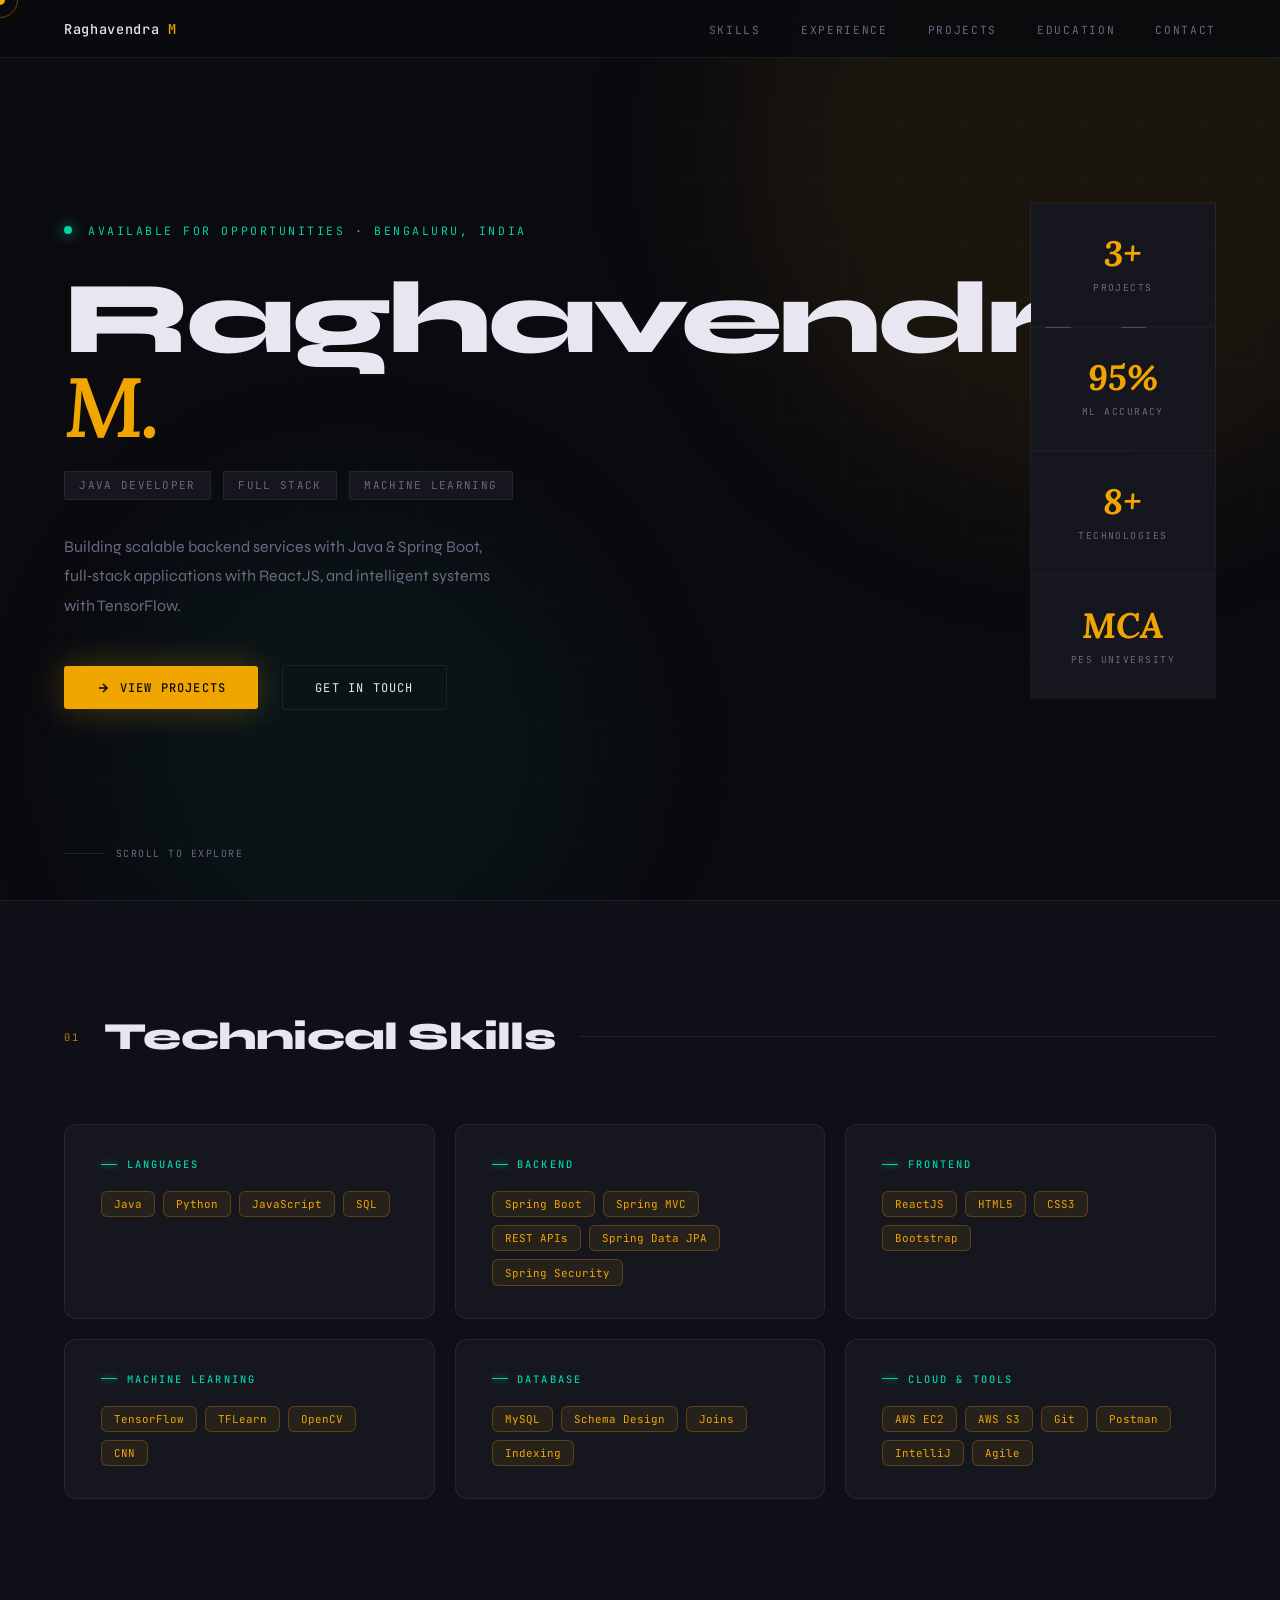
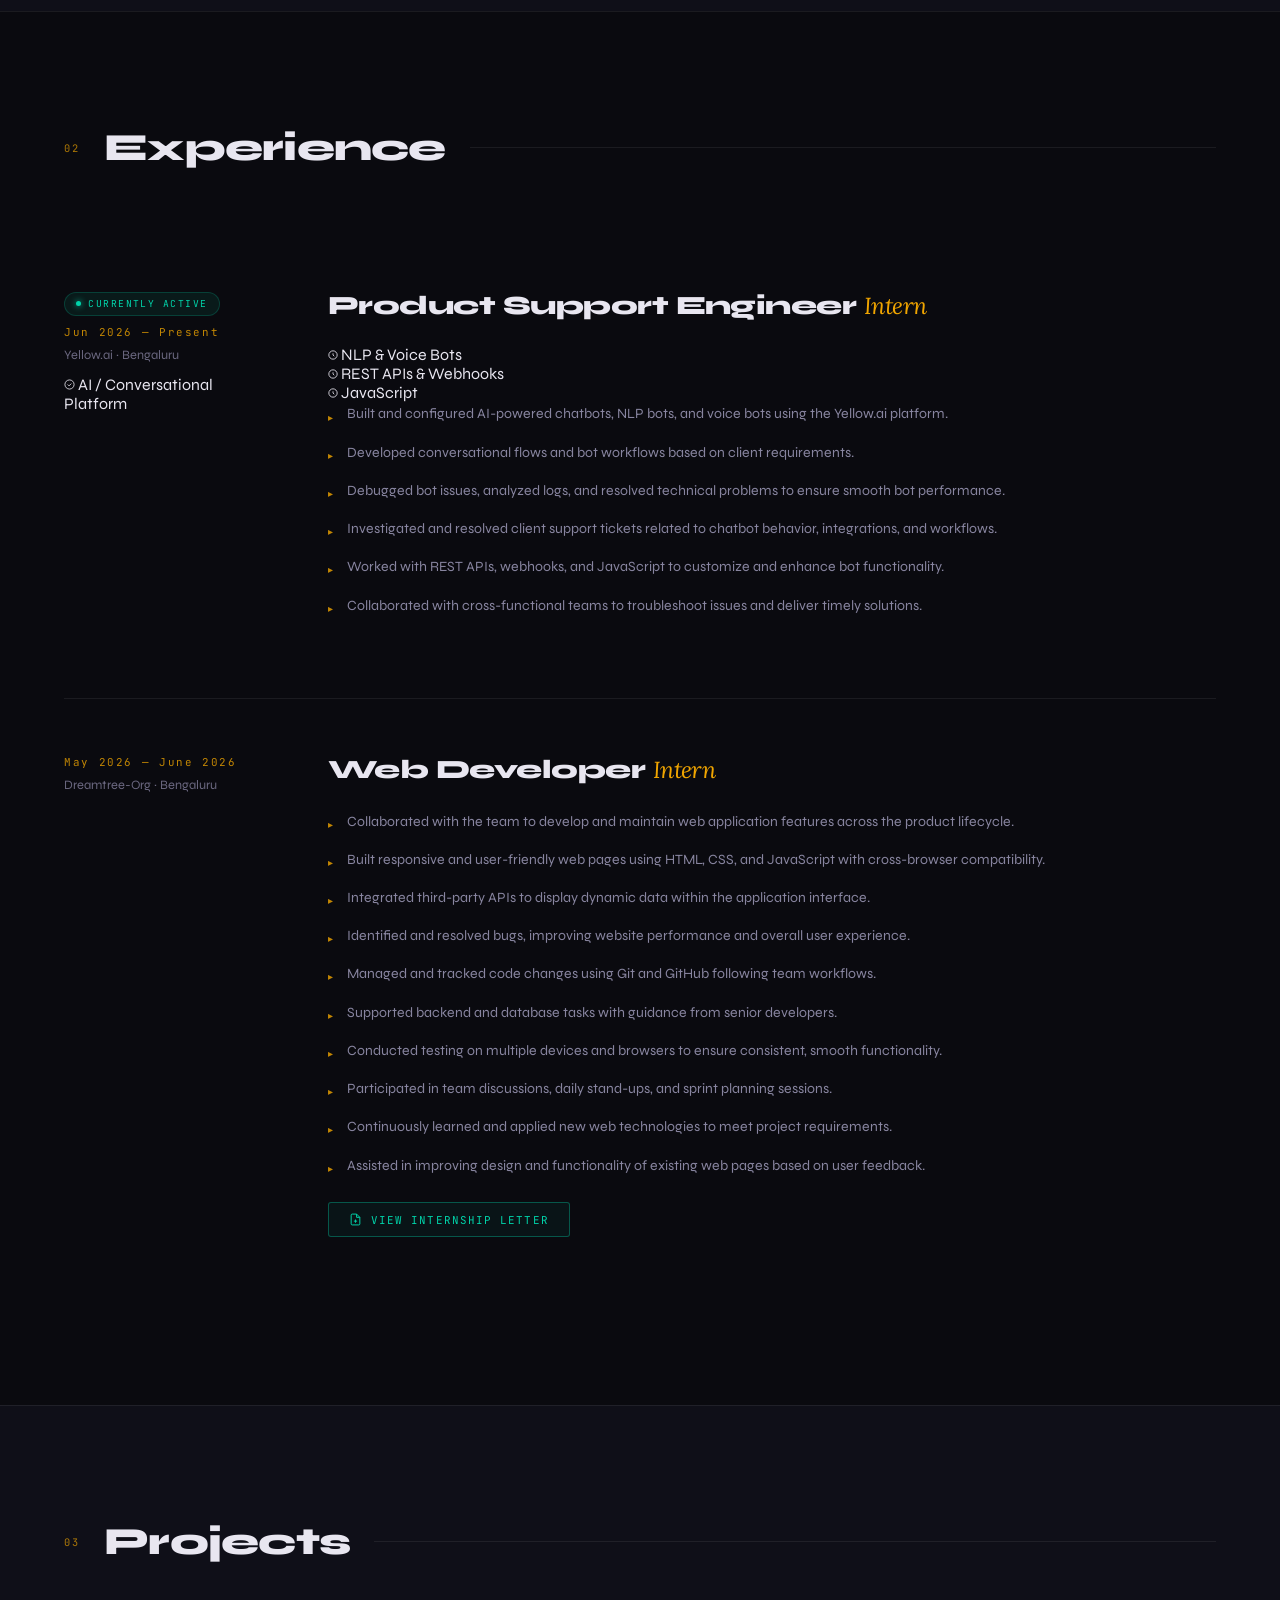
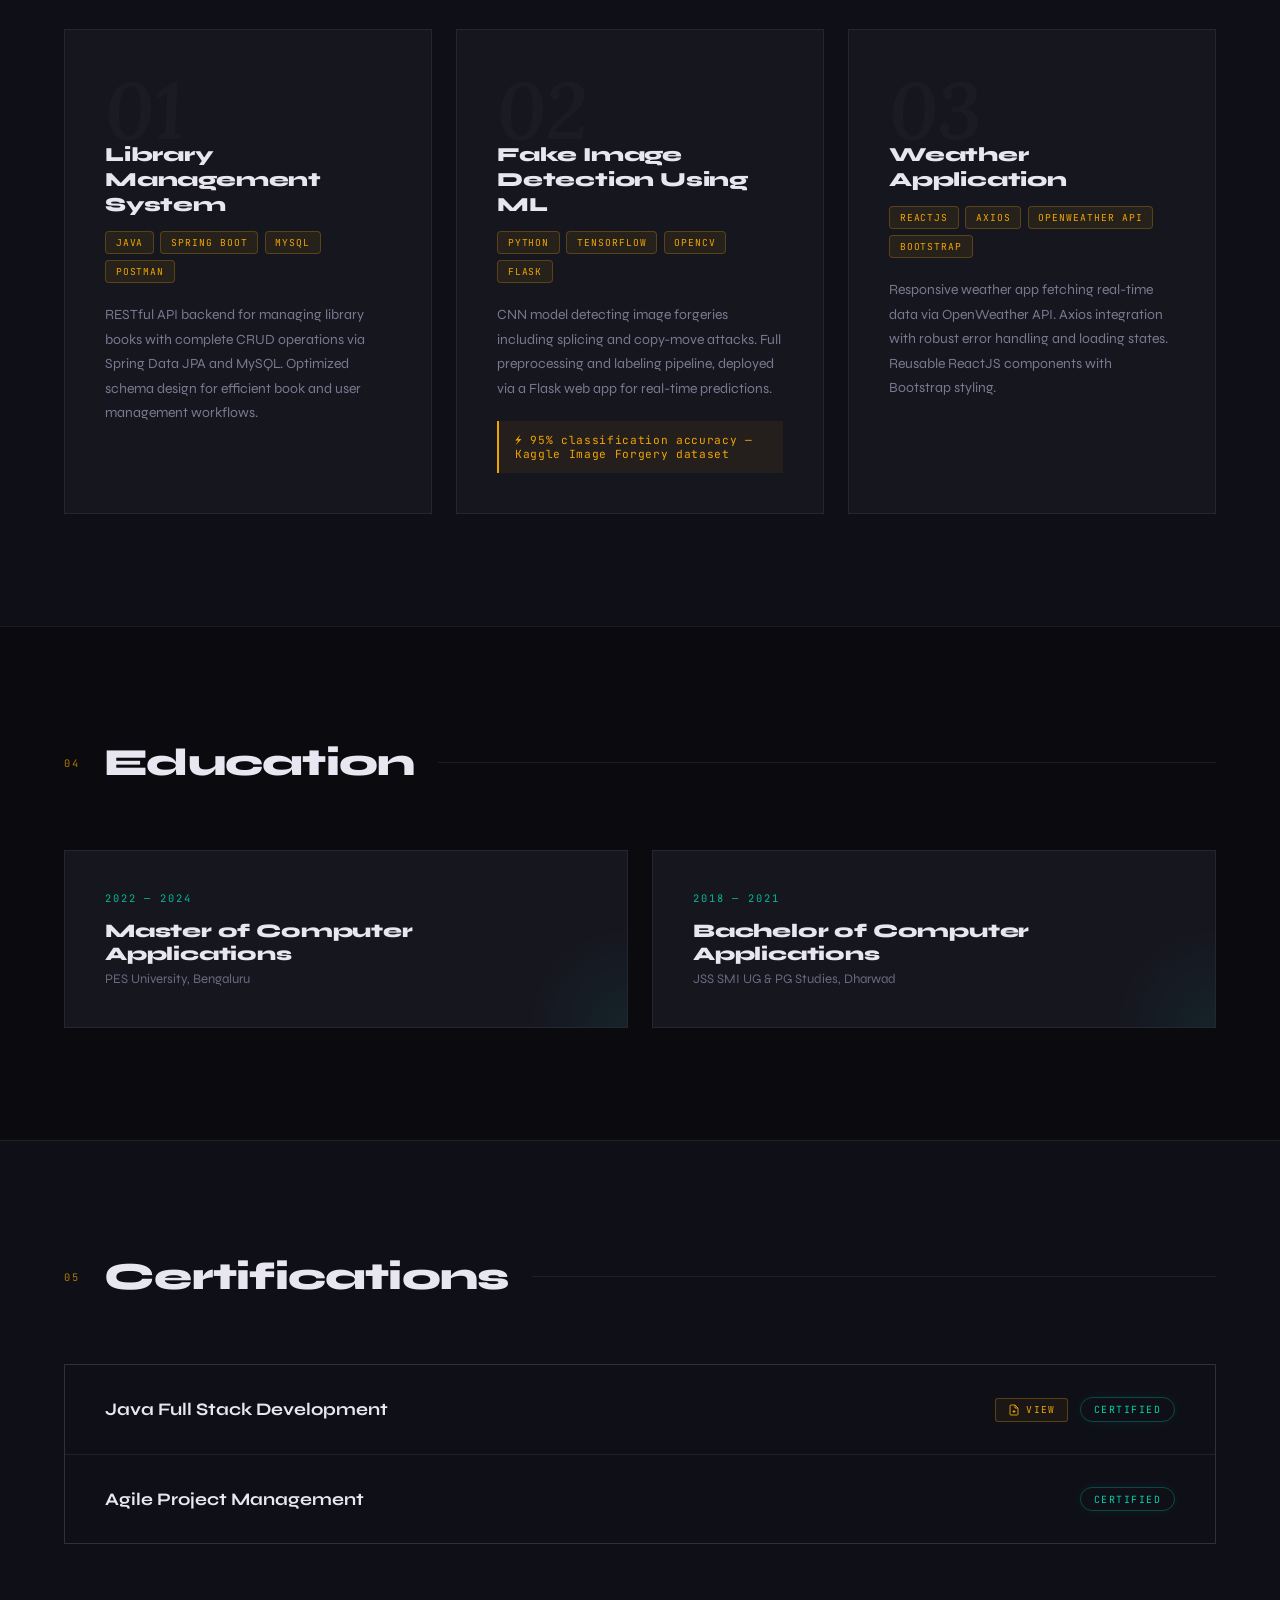
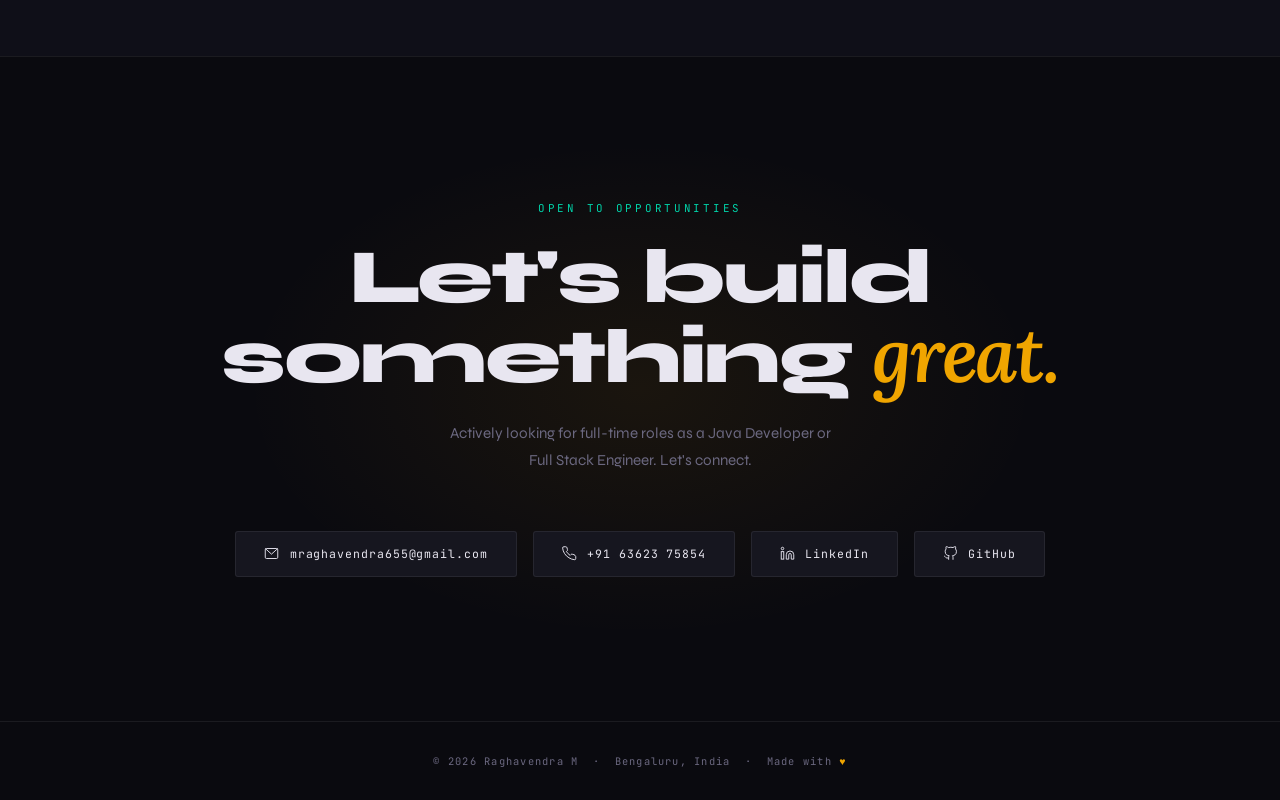
==== commit 38ecd35d: "Update print statement from 'Hello' to 'Goodbye'" ====
--- a/index.html
+++ b/index.html
@@ -162,14 +162,60 @@
         <div class="sec-line"></div>
       </div>
 
-      <!-- Dreamtree-Org (current) -->
+      <!-- Yellow.ai (newest / current) -->
       <div class="exp-item reveal">
         <div class="exp-meta">
           <div class="exp-active-badge">
             <span class="dot"></span>
             Currently Active
           </div>
-          <div class="exp-period">May 2026 — Present</div>
+          <div class="exp-period">Jun 2026 — Present</div>
+          <div class="exp-co">Yellow.ai · Bengaluru</div>
+          <div class="exp-company-tag">
+            <svg width="11" height="11" fill="none" stroke="currentColor" stroke-width="1.8" viewBox="0 0 24 24">
+              <path d="M12 2C6.48 2 2 6.48 2 12s4.48 10 10 10 10-4.48 10-10S17.52 2 12 2z"/>
+              <path d="M8 12l3 3 5-5"/>
+            </svg>
+            AI / Conversational Platform
+          </div>
+        </div>
+        <div>
+          <h3 class="exp-role">Product Support Engineer <em>Intern</em></h3>
+          <div class="exp-highlights">
+            <div class="exp-highlight-chip">
+              <svg width="10" height="10" fill="none" stroke="currentColor" stroke-width="2" viewBox="0 0 24 24">
+                <circle cx="12" cy="12" r="10"/><path d="M12 8v4l3 3"/>
+              </svg>
+              NLP &amp; Voice Bots
+            </div>
+            <div class="exp-highlight-chip">
+              <svg width="10" height="10" fill="none" stroke="currentColor" stroke-width="2" viewBox="0 0 24 24">
+                <circle cx="12" cy="12" r="10"/><path d="M12 8v4l3 3"/>
+              </svg>
+              REST APIs &amp; Webhooks
+            </div>
+            <div class="exp-highlight-chip">
+              <svg width="10" height="10" fill="none" stroke="currentColor" stroke-width="2" viewBox="0 0 24 24">
+                <circle cx="12" cy="12" r="10"/><path d="M12 8v4l3 3"/>
+              </svg>
+              JavaScript
+            </div>
+          </div>
+          <ul class="exp-points">
+            <li>Built and configured AI-powered chatbots, NLP bots, and voice bots using the Yellow.ai platform.</li>
+            <li>Developed conversational flows and bot workflows based on client requirements.</li>
+            <li>Debugged bot issues, analyzed logs, and resolved technical problems to ensure smooth bot performance.</li>
+            <li>Investigated and resolved client support tickets related to chatbot behavior, integrations, and workflows.</li>
+            <li>Worked with REST APIs, webhooks, and JavaScript to customize and enhance bot functionality.</li>
+            <li>Collaborated with cross-functional teams to troubleshoot issues and deliver timely solutions.</li>
+          </ul>
+        </div>
+      </div>
+
+      <!-- Dreamtree-Org -->
+      <div class="exp-item reveal">
+        <div class="exp-meta">
+          <div class="exp-period">May 2026 — June 2026</div>
           <div class="exp-co">Dreamtree-Org · Bengaluru</div>
         </div>
         <div>
@@ -204,23 +250,23 @@
       </div>
 
       <!-- Kodnest Technologies -->
-      <div class="exp-item reveal">
-        <div class="exp-meta">
-          <div class="exp-period">Jun 2025 — Feb 2026</div>
-          <div class="exp-co">Kodnest Technologies · Bengaluru</div>
-        </div>
-        <div>
-          <h3 class="exp-role">Software Development <em>Intern</em></h3>
-          <ul class="exp-points">
-            <li>Developed backend applications using Java, Spring Boot, and Spring MVC.</li>
-            <li>Implemented secure authentication and authorization using Spring Security.</li>
-            <li>Built RESTful APIs and integrated them with ReactJS frontend applications.</li>
-            <li>Designed and managed relational databases using MySQL with optimized schemas.</li>
-            <li>Implemented data persistence using Spring Data JPA for reliable data operations.</li>
-            <li>Collaborated in an Agile development environment using Git for version control.</li>
-          </ul>
-        </div>
-      </div>
+      <!--<div class="exp-item reveal">-->
+      <!--  <div class="exp-meta">-->
+      <!--    <div class="exp-period">Jun 2025 — Feb 2026</div>-->
+      <!--    <div class="exp-co">Kodnest Technologies · Bengaluru</div>-->
+      <!--  </div>-->
+      <!--  <div>-->
+      <!--    <h3 class="exp-role">Software Development <em>Intern</em></h3>-->
+      <!--    <ul class="exp-points">-->
+      <!--      <li>Developed backend applications using Java, Spring Boot, and Spring MVC.</li>-->
+      <!--      <li>Implemented secure authentication and authorization using Spring Security.</li>-->
+      <!--      <li>Built RESTful APIs and integrated them with ReactJS frontend applications.</li>-->
+      <!--      <li>Designed and managed relational databases using MySQL with optimized schemas.</li>-->
+      <!--      <li>Implemented data persistence using Spring Data JPA for reliable data operations.</li>-->
+      <!--      <li>Collaborated in an Agile development environment using Git for version control.</li>-->
+      <!--    </ul>-->
+      <!--  </div>-->
+      <!--</div>-->
     </section>
 
     <!-- PROJECTS -->
--- a/styles.css
+++ b/styles.css
@@ -510,6 +510,7 @@
 .exp-co {
   font-size: 0.8rem;
   color: var(--muted);
+  margin-bottom: 0.75rem;
 }
 .exp-role {
   font-size: 1.65rem;
@@ -529,6 +530,7 @@
   display: flex;
   flex-direction: column;
   gap: 0.85rem;
+  margin-bottom: 1.5rem;
 }
 .exp-points li {
   display: flex;
@@ -546,6 +548,60 @@
   font-size: 0.65rem;
   margin-top: 0.38rem;
   opacity: 0.8;
+}
+
+/* Active badge */
+.exp-active-badge {
+  display: inline-flex;
+  align-items: center;
+  gap: 0.45rem;
+  font-family: "JetBrains Mono", monospace;
+  font-size: 0.6rem;
+  letter-spacing: 0.15em;
+  text-transform: uppercase;
+  color: var(--teal);
+  background: rgba(0, 212, 170, 0.08);
+  border: 1px solid rgba(0, 212, 170, 0.2);
+  padding: 0.28rem 0.7rem;
+  border-radius: 20px;
+  margin-bottom: 0.6rem;
+}
+.exp-active-badge .dot {
+  width: 5px;
+  height: 5px;
+  background: var(--teal);
+  border-radius: 50%;
+  box-shadow: 0 0 6px var(--teal);
+  animation: blink 2s ease infinite;
+  flex-shrink: 0;
+}
+
+/* View Letter Button */
+.view-letter-btn {
+  display: inline-flex;
+  align-items: center;
+  gap: 0.55rem;
+  padding: 0.6rem 1.25rem;
+  font-family: "JetBrains Mono", monospace;
+  font-size: 0.68rem;
+  letter-spacing: 0.1em;
+  text-transform: uppercase;
+  text-decoration: none;
+  border: 1px solid rgba(0, 212, 170, 0.35);
+  color: var(--teal);
+  border-radius: 3px;
+  background: rgba(0, 212, 170, 0.05);
+  transition: all 0.25s;
+  cursor: none;
+}
+.view-letter-btn:hover {
+  background: rgba(0, 212, 170, 0.12);
+  border-color: var(--teal);
+  box-shadow: 0 0 20px rgba(0, 212, 170, 0.12);
+  transform: translateY(-2px);
+}
+.view-letter-btn svg {
+  flex-shrink: 0;
 }
 
 /* PROJECTS */
@@ -718,6 +774,34 @@
 .cert-name {
   font-size: 1.1rem;
   font-weight: 700;
+}
+.cert-right {
+  display: flex;
+  align-items: center;
+  gap: 0.75rem;
+}
+.cert-view-btn {
+  display: inline-flex;
+  align-items: center;
+  gap: 0.4rem;
+  padding: 0.28rem 0.75rem;
+  font-family: "JetBrains Mono", monospace;
+  font-size: 0.6rem;
+  letter-spacing: 0.12em;
+  text-transform: uppercase;
+  text-decoration: none;
+  color: var(--gold);
+  border: 1px solid rgba(240, 165, 0, 0.3);
+  border-radius: 3px;
+  background: rgba(240, 165, 0, 0.05);
+  transition: all 0.25s;
+  cursor: none;
+}
+.cert-view-btn:hover {
+  background: rgba(240, 165, 0, 0.12);
+  border-color: var(--gold);
+  box-shadow: 0 0 14px rgba(240, 165, 0, 0.12);
+  transform: translateY(-1px);
 }
 .cert-pill {
   font-family: "JetBrains Mono", monospace;
